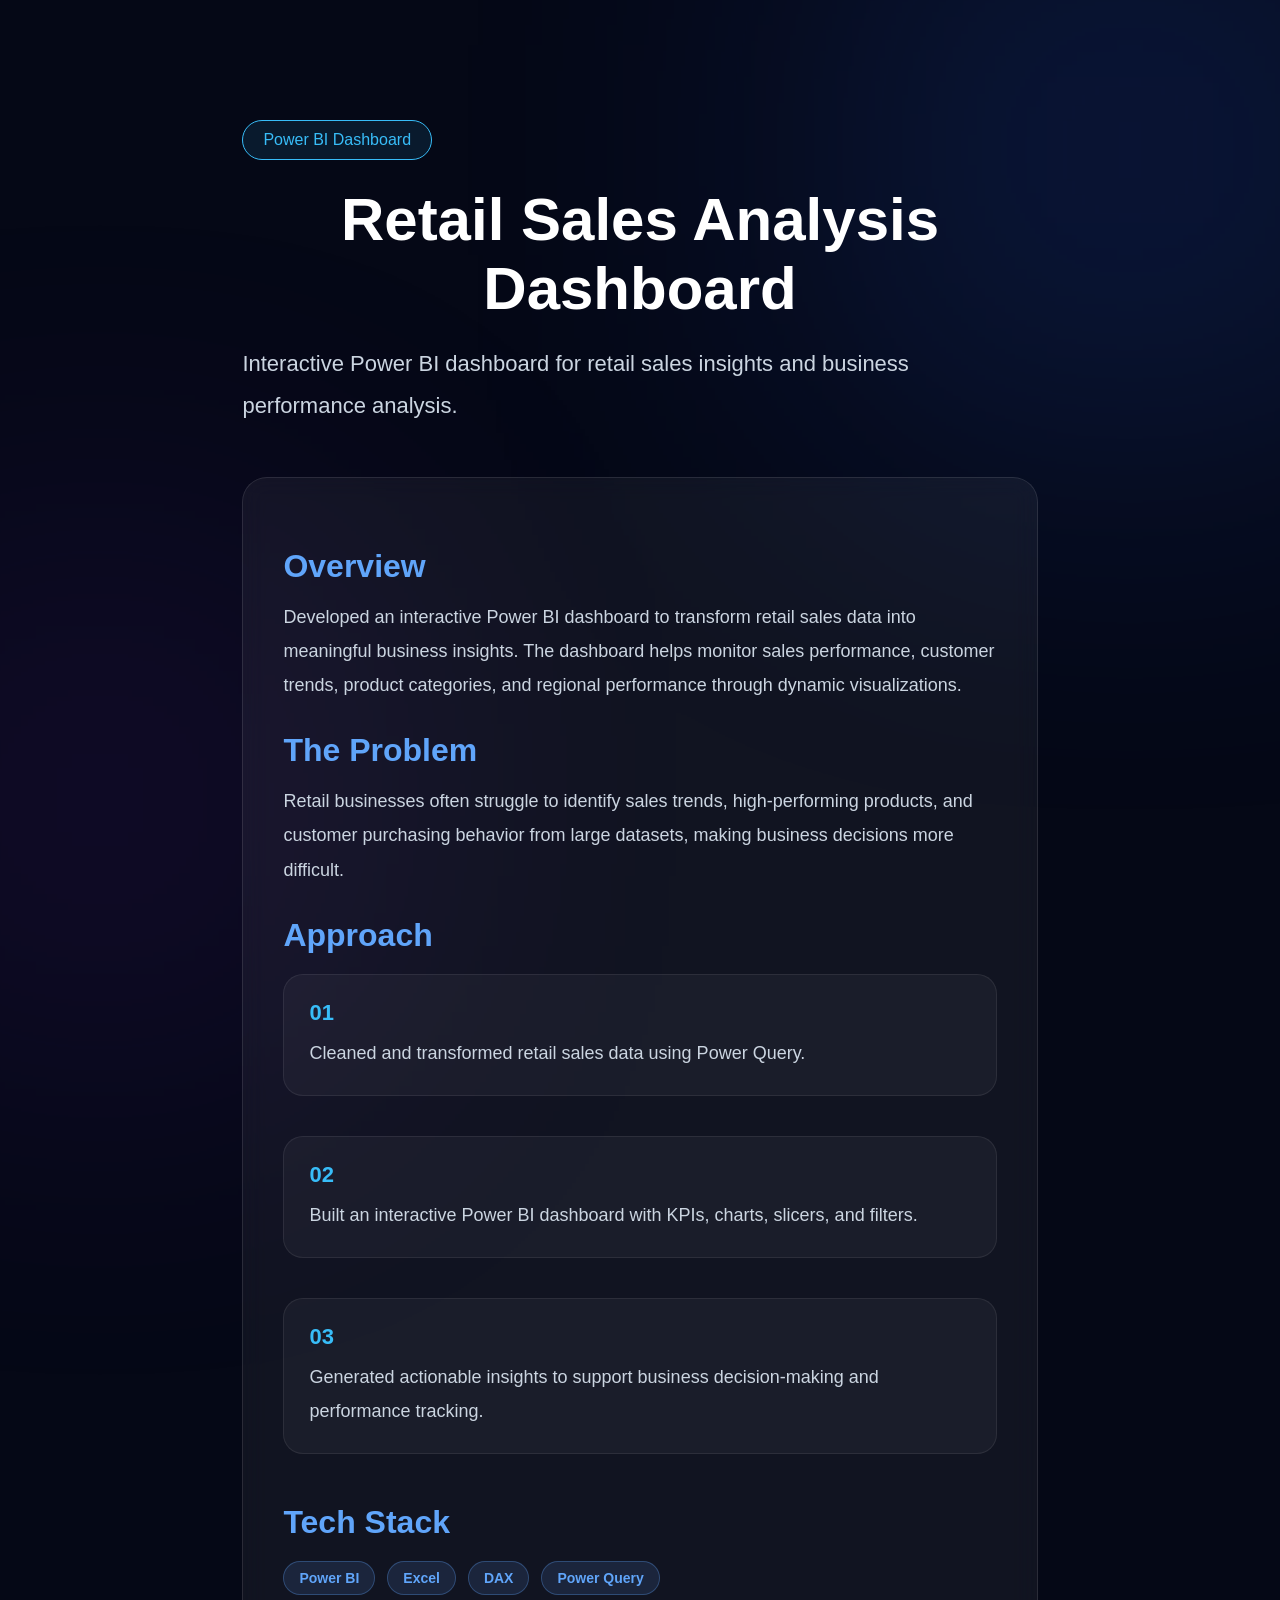
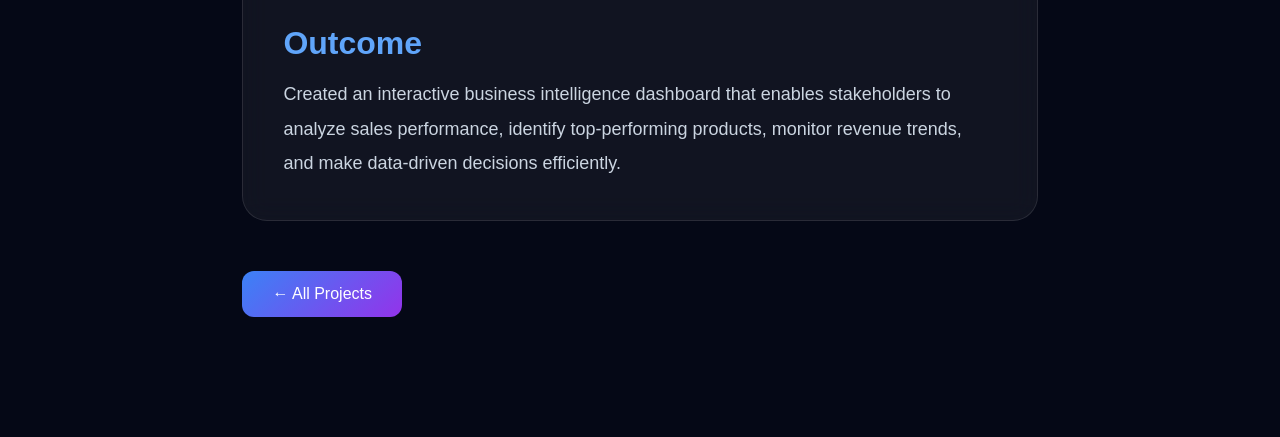
==== retail-sales-analysis.html @ df5e535a "Updated project section order in portfolio" ====
<!DOCTYPE html>
<html lang="en">
<head>
<meta charset="UTF-8">
<meta name="viewport" content="width=device-width, initial-scale=1.0">
<title>Retail Sales Analysis Dashboard</title>
<link rel="stylesheet" href="style.css">
</head>

<body>

<section class="case-study">

<div class="project-tag">
Power BI Dashboard
</div>

<h1>Retail Sales Analysis Dashboard</h1>

<p class="subtitle">
Interactive Power BI dashboard for retail sales insights and business performance analysis.
</p>

<div class="case-study-box">

<h2>Overview</h2>

<p>
Developed an interactive Power BI dashboard to transform retail sales data into meaningful business insights. The dashboard helps monitor sales performance, customer trends, product categories, and regional performance through dynamic visualizations.
</p>

<h2>The Problem</h2>

<p>
Retail businesses often struggle to identify sales trends, high-performing products, and customer purchasing behavior from large datasets, making business decisions more difficult.
</p>

<h2>Approach</h2>

<div class="steps">

<div class="step">
<h3>01</h3>
<p>Cleaned and transformed retail sales data using Power Query.</p>
</div>

<div class="step">
<h3>02</h3>
<p>Built an interactive Power BI dashboard with KPIs, charts, slicers, and filters.</p>
</div>

<div class="step">
<h3>03</h3>
<p>Generated actionable insights to support business decision-making and performance tracking.</p>
</div>

</div>

<h2>Tech Stack</h2>

<div class="tech-stack">
<span>Power BI</span>
<span>Excel</span>
<span>DAX</span>
<span>Power Query</span>
</div>

<h2>Outcome</h2>

<p>
Created an interactive business intelligence dashboard that enables stakeholders to analyze sales performance, identify top-performing products, monitor revenue trends, and make data-driven decisions efficiently.
</p>

</div>

<a href="index.html#projects" class="back-btn">
← All Projects
</a>

</section>

</body>
</html>
---- style.css ----
html{
    scroll-behavior:smooth;
    scroll-padding-top:120px;
}

*{
    margin:0;
    padding:0;
    box-sizing:border-box;
    font-family:'Inter',sans-serif;
}

body{
    background:#050816;
    color:white;
    overflow-x:hidden;
}

/* GLOW EFFECT */

body::before{
    content:'';
    position:fixed;
    width:500px;
    height:500px;
    background:#2563eb;
    filter:blur(180px);
    top:-100px;
    right:-100px;
    opacity:0.25;
    z-index:-1;
}

body::after{
    content:'';
    position:fixed;
    width:400px;
    height:400px;
    background:#9333ea;
    filter:blur(180px);
    bottom:-100px;
    left:-100px;
    opacity:0.18;
    z-index:-1;
}

/* NAVBAR */

nav{
    width:100%;
    display:flex;
    justify-content:space-between;
    align-items:center;
    padding:22px 8%;
    position:fixed;
    top:0;
    z-index:1000;
    background:rgba(5,8,22,0.7);
    backdrop-filter:blur(12px);
    border-bottom:1px solid rgba(255,255,255,0.08);
}

.logo{
    font-size:30px;
    font-weight:700;
    color:#60a5fa;
}

nav ul{
    display:flex;
    gap:35px;
    list-style:none;
}

nav ul li a{
    color:#cbd5e1;
    text-decoration:none;
    font-size:15px;
    transition:0.3s;
}

nav ul li a:hover{
    color:#60a5fa;
}
.menu-toggle{
    display:none;
    font-size:28px;
    cursor:pointer;
    color:white;
}

/* HERO SECTION */

.hero{
    min-height:100vh;
    display:flex;
    justify-content:space-between;
    align-items:center;
    padding:140px 8% 80px;
    gap:80px;
}

.hero-text{
    flex:1;
}

.hero-text h1{
    font-size:72px;
    line-height:1.1;
    font-weight:800;
    margin-bottom:20px;
}

.hero-text span{
    color:#60a5fa;
}

.typing-text{
    color:#38bdf8;
    font-size:24px;
    margin-bottom:25px;
    animation:blink 1s infinite;
}

@keyframes blink{
    50%{
        opacity:0.5;
    }
}

.hero-text p{
    color:#94a3b8;
    font-size:20px;
    line-height:1.8;
    max-width:600px;
}

/* BUTTON */

.hero-text button{
    margin-top:35px;
    padding:15px 35px;
    border:none;
    border-radius:12px;
    background:linear-gradient(135deg,#3b82f6,#9333ea);
    color:white;
    font-size:16px;
    font-weight:600;
    cursor:pointer;
    transition:0.4s;
}

.hero-text button:hover{
    transform:translateY(-5px);
    box-shadow:0 0 25px rgba(96,165,250,0.5);
}

/* HERO IMAGE */

.hero-image{
    display:flex;
    justify-content:center;
    align-items:center;
}

.profile{
    width:420px;
    height:420px;
    object-fit:cover;
    border-radius:50%;
    border:4px solid #60a5fa;
    box-shadow:0 0 40px rgba(59,130,246,0.5);
    animation:float 4s ease-in-out infinite;
    transition:0.4s;
}

.profile:hover{
    transform:scale(1.03);
}

@keyframes float{
    0%{
        transform:translateY(0px);
    }
    50%{
        transform:translateY(-20px);
    }
    100%{
        transform:translateY(0px);
    }
}

/* SECTIONS */

section{
    padding:100px 8%;
}

section h1{
    font-size:42px;
    margin-bottom:50px;
    color:white;
    text-align:center;
    font-weight:700;
}

/* ABOUT */

.about{
    text-align:center;
    background:rgba(255,255,255,0.04);
    border:1px solid rgba(255,255,255,0.08);
    backdrop-filter:blur(10px);
    border-radius:25px;
    margin:0 8%;
    padding:60px;
}

.about p{
    color:#cbd5e1;
    line-height:2;
    font-size:18px;
}

/* SKILLS */

.skill-box{
    margin-top:50px;
    display:grid;
    grid-template-columns:repeat(auto-fit,minmax(220px,1fr));
    gap:25px;
}

.card{
    background:rgba(255,255,255,0.04);
    border:1px solid rgba(255,255,255,0.08);
    padding:35px;
    border-radius:22px;
    text-align:center;
    transition:0.4s;
    color:#cbd5e1;
    font-weight:600;
    backdrop-filter:blur(12px);
}

.card:hover{
    transform:translateY(-10px);
    border-color:#60a5fa;
    color:white;
    box-shadow:0 0 25px rgba(96,165,250,0.2);
}

/* PROJECTS */

.project-container{
    margin-top:50px;
    display:grid;
    grid-template-columns:repeat(auto-fit,minmax(300px,1fr));
    gap:30px;
}

.project-card{
    background:rgba(255,255,255,0.04);
    border:1px solid rgba(255,255,255,0.08);
    backdrop-filter:blur(12px);
    padding:35px;
    border-radius:24px;
    transition:0.4s;
}

.project-card:hover{
    transform:translateY(-12px) scale(1.03);
    box-shadow:0 0 20px #38bdf8;
}

.project-card h2{
    color:#60a5fa;
    margin-bottom:18px;
}

.project-card p{
    color:#cbd5e1;
    line-height:1.8;
}
/* EXPERIENCE */
.experience-container{
    margin-top:50px;
    display:flex;
    flex-direction:column;
    gap:30px;
}
.experience-card{
    background:rgba(255,255,255,0.04);
    border:1px solid rgba(255,255,255,0.08);
    backdrop-filter:blur(12px);
    border-radius:24px;
    padding:35px;
    transition:0.4s;
}
.experience-card:hover{
    transform:translateY(-8px);
    border-color:#60a5fa;
    box-shadow:0 0 25px rgba(96,165,250,0.25);
}
.exp-header{
    display:flex;
    justify-content:space-between;
    align-items:center;
    margin-bottom:15px;
    flex-wrap:wrap;
}
.exp-header h2{
    color:#60a5fa;
    font-size:26px;
}
.exp-header span{
    color:#94a3b8;
    font-size:15px;
}
.experience-card h3{
    color:#cbd5e1;
    margin-bottom:18px;
    font-size:18px;
}
.experience-card ul{
    padding-left:20px;
}
.experience-card ul li{
    color:#cbd5e1;
    margin-bottom:12px;
    line-height:1.8;
}
/* Mobile */
@media(max-width:900px){
    .exp-header{
        flex-direction:column;
        align-items:flex-start;
        gap:8px;
    }
    .exp-header h2{
        font-size:22px;
    }
}
/* TECH STACK */
.tech-stack{
    display:flex;
    gap:12px;
    flex-wrap:wrap;
    margin-top:20px;
}
.tech-stack span{
    padding:8px 15px;
    background:rgba(96,165,250,0.12);
    border:1px solid rgba(96,165,250,0.3);
    border-radius:30px;
    color:#60a5fa;
    font-size:14px;
    font-weight:600;
}
/* CONTACT SECTION */

.contact{
    padding:120px 8%;
}

.contact h1{
    text-align:center;
    font-size:55px;
    margin-bottom:70px;
    font-weight:800;
}

.contact h1 span{
    color:#38bdf8;
}

.contact-container{
    display:flex;
    justify-content:center;
    align-items:center;
    gap:70px;
    flex-wrap:wrap;
}

/* LEFT */

.contact-left{
    display:flex;
    flex-direction:column;
    gap:30px;
}

.contact-card{
    width:320px;
    display:flex;
    align-items:center;
    gap:20px;
    padding:25px;
    text-decoration:none;
    border-radius:24px;
    background:rgba(255,255,255,0.04);
    border:1px solid rgba(255,255,255,0.08);
    backdrop-filter:blur(12px);
    transition:0.4s;
}

.contact-card:hover{
    transform:translateY(-8px);
    border-color:#38bdf8;
    box-shadow:0 0 25px rgba(56,189,248,0.25);
}

.contact-card .icon{
    width:65px;
    height:65px;
    border-radius:50%;
    display:flex;
    justify-content:center;
    align-items:center;
    font-size:28px;
    background:rgba(56,189,248,0.12);
    color:#38bdf8;
}

.contact-card h2{
    color:white;
    font-size:22px;
    margin-bottom:6px;
}

.contact-card p{
    color:#94a3b8;
    font-size:15px;
}

/* RIGHT */

.contact-right{
    width:500px;
    padding:45px;
    border-radius:28px;
    background:rgba(255,255,255,0.04);
    border:1px solid rgba(255,255,255,0.08);
    backdrop-filter:blur(12px);
}

.contact-right h2{
    font-size:36px;
    margin-bottom:20px;
    color:white;
}

.contact-right p{
    color:#cbd5e1;
    line-height:1.8;
    margin-bottom:35px;
    font-size:17px;
}

.info-box{
    margin-bottom:25px;
}

.info-box h3{
    color:#38bdf8;
    margin-bottom:8px;
    font-size:18px;
}

.info-box span{
    color:white;
    font-size:17px;
}

/* MOBILE */

@media(max-width:900px){

    .contact-container{
        flex-direction:column;
    }

    .contact-card{
        width:100%;
    }

    .contact-right{
        width:100%;
    }

    .contact h1{
        font-size:42px;
    }
}
/* EDUCATION */
.education-container{
    display:grid;
    grid-template-columns:repeat(auto-fit,minmax(350px,1fr));
    gap:30px;
    margin-top:50px;
}
.education-card,
.achievement-card{
    background:rgba(255,255,255,0.04);
    border:1px solid rgba(255,255,255,0.08);
    backdrop-filter:blur(12px);
    border-radius:24px;
    padding:35px;
    transition:0.4s;
}
.education-card:hover,
.achievement-card:hover{
    transform:translateY(-10px);
    border-color:#60a5fa;
    box-shadow:0 0 25px rgba(96,165,250,0.25);
}
.education-card h2,
.achievement-card h2{
    color:#60a5fa;
    margin-bottom:15px;
}
.education-card h3{
    color:white;
    margin-bottom:10px;
}
.education-card span{
    color:#94a3b8;
}
.cgpa-box{
    margin-top:25px;
    display:inline-block;
    padding:12px 20px;
    border-radius:12px;
    background:rgba(96,165,250,0.15);
    color:#60a5fa;
    font-weight:700;
}
.achievement-card ul{
    padding-left:20px;
}
.achievement-card li{
    color:#cbd5e1;
    margin-bottom:15px;
    line-height:1.8;
}
section{
    padding:20px 8% 100px;
    scroll-margin-top:120px;
}
#home,
#about,
#skills,
#projects,
#experience,
#certifications,
#education{
    scroll-margin-top:120px;
}
footer{
    text-align:center;
    padding:5px 200px;
}
#contact{
    scroll-margin-top:120px;
    padding-bottom:100px;
}
/* CASE STUDY PAGE */

.case-study{
    max-width:1000px;
    margin:auto;
    padding:120px 8%;
}

.project-tag{
    display:inline-block;
    padding:10px 20px;
    border-radius:30px;
    background:rgba(56,189,248,0.1);
    border:1px solid #38bdf8;
    color:#38bdf8;
    margin-bottom:25px;
}

.case-study h1{
    font-size:60px;
    margin-bottom:20px;
}

.subtitle{
    color:#94a3b8;
    font-size:22px;
    margin-bottom:50px;
}

.case-study h2{
    color:#60a5fa;
    margin-top:40px;
    margin-bottom:15px;
}

.case-study p{
    color:#cbd5e1;
    line-height:1.9;
}

.steps{
    display:grid;
    gap:20px;
    margin-top:25px;
}

.step{
    background:rgba(255,255,255,0.04);
    border:1px solid rgba(255,255,255,0.08);
    padding:25px;
    border-radius:20px;
}

.step h3{
    color:#38bdf8;
    margin-bottom:10px;
}

.back-btn{
    display:inline-block;
    margin-top:50px;
    padding:14px 30px;
    border-radius:12px;
    text-decoration:none;
    color:white;
    background:linear-gradient(135deg,#3b82f6,#9333ea);
}

.back-btn:hover{
    transform:translateY(-3px);
}


/* PROJECT TITLE LINK */

.project-card h2 a{
    color:#60a5fa;
    text-decoration:none;
    transition:0.3s;
}

.project-card h2 a:hover{
    color:#38bdf8;
}

.project-card h2 a:visited{
    color:#60a5fa;
}

.project-card h2 a:active{
    color:#38bdf8;
}
.section-subtitle{
    text-align:center;
    color:#94a3b8;
    font-size:20px;
    margin-top:-25px;
    margin-bottom:50px;
    letter-spacing:1px;
    font-weight:400;
}
.case-study-box{
    margin-top:50px;
    background:rgba(255,255,255,0.05);
    border:1px solid rgba(255,255,255,0.1);
    border-radius:25px;
    padding:40px;
    backdrop-filter:blur(12px);
}

.case-study-box h2{
    color:#60a5fa;
    margin-top:30px;
    margin-bottom:15px;
    font-size:32px;
}

.case-study-box p{
    color:#cbd5e1;
    line-height:1.9;
    font-size:18px;
}

.case-study-box .steps{
    margin-top:20px;
}

.case-study-box .step{
    margin-bottom:20px;
}

.case-study-box .step h3{
    color:#38bdf8;
    font-size:22px;
    margin-bottom:10px;
}

/* MOBILE CERTIFICATIONS */

@media screen and (max-width:768px){

    .cert-container{
        grid-template-columns:1fr;
        gap:20px;
        margin-top:30px;
    }

    .cert-card{
        padding:25px 20px;
    }

    .cert-card h2{
        font-size:18px;
        line-height:1.5;
    }

    .cert-card p{
        font-size:14px;
        line-height:1.7;
    }

}
/* =========================
   MOBILE RESPONSIVE FIX
========================= */

@media screen and (max-width:768px){

    nav{
        flex-direction:row;
        justify-content:space-between;
        align-items:center;
        padding:15px 20px;
    }

    .menu-toggle{
        display:block;
    }

   nav ul{
    display:none;
    position:absolute;
    top:75px;
    left:0;
    width:100%;
    background:#050816;
    flex-direction:column;
    text-align:center;
    gap:20px;
    padding:20px 0;
    z-index:999;
}

    nav ul.active{
        display:flex;
    }

    nav ul li a{
        font-size:16px;
    }
    .hero{
        flex-direction:column-reverse;
        text-align:center;
        padding:120px 20px 60px;
        gap:40px;
    }

    .hero-text h1{
        font-size:42px;
    }

    .typing-text{
        font-size:18px;
    }

    .hero-text p{
        font-size:16px;
        max-width:100%;
    }

    .profile{
        width:250px;
        height:250px;
    }

    section{
        padding:70px 20px;
    }

    section h1{
        font-size:34px;
    }

    .about{
        margin:0;
        padding:30px 20px;
    }

    .about p{
        font-size:16px;
    }

    .skill-box{
        grid-template-columns:1fr;
    }

    .project-container{
        grid-template-columns:1fr;
    }

    .project-card{
        padding:25px;
    }

    .experience-card{
        padding:25px;
    }

    .education-container{
        grid-template-columns:1fr;
    }

    .contact-container{
        flex-direction:column;
        gap:30px;
    }

    .contact-left{
        width:100%;
    }

    .contact-right{
        width:100%;
        padding:25px;
    }

    .contact-card{
        width:100%;
    }

    .contact h1{
        font-size:38px;
    }

    .case-study{
        padding:120px 20px 50px;
    }

    .case-study h1{
        font-size:38px;
        line-height:1.2;
    }

    .subtitle{
        font-size:18px;
    }

    .case-study-box{
        padding:25px;
    }

    .case-study-box h2{
        font-size:26px;
    }

    .step{
        padding:20px;
    }

    .tech-stack{
        gap:8px;
    }

    .tech-stack span{
        font-size:12px;
        padding:6px 12px;
    }

    .section-subtitle{
        font-size:16px;
        margin-top:-15px;
    }

    footer{
        text-align:center;
        padding:20px;
    }
}
.visitor-counter{
    text-align:center;
    margin:30px 0;
    font-size:18px;
    color:#60a5fa;
    font-weight:700;
}
/* CERTIFICATIONS */

.cert-container{
    display:grid;
    grid-template-columns:repeat(auto-fit,minmax(280px,1fr));
    gap:25px;
    margin-top:50px;
}

.cert-card{
    background:rgba(255,255,255,0.04);
    border:1px solid rgba(255,255,255,0.08);
    backdrop-filter:blur(12px);
    border-radius:24px;
    padding:30px;
    text-align:center;
    transition:0.4s;
}

.cert-card:hover{
    transform:translateY(-10px);
    border-color:#60a5fa;
    box-shadow:0 0 25px rgba(96,165,250,0.25);
}

.cert-card h2{
    color:#60a5fa;
    font-size:22px;
    margin-bottom:15px;
}

.cert-card p{
    color:#cbd5e1;
    line-height:1.8;
    font-size:15px;
}
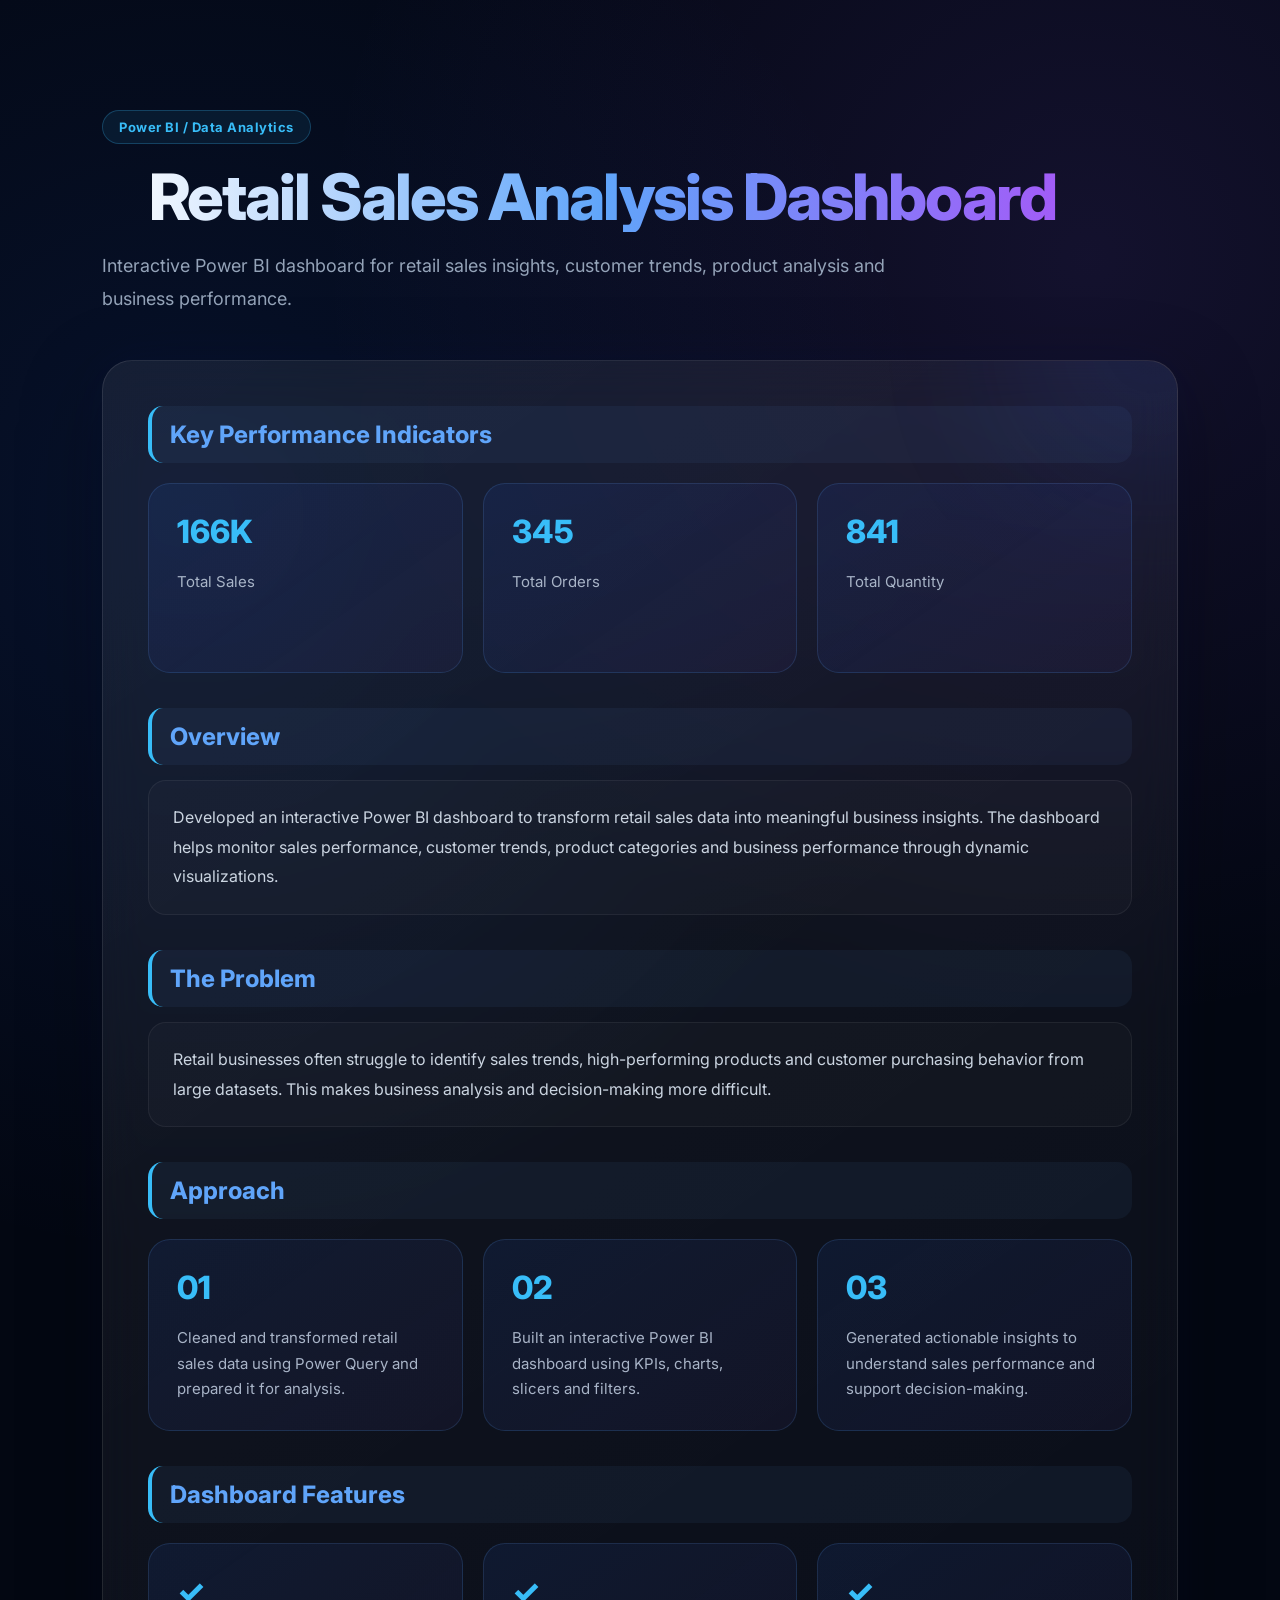
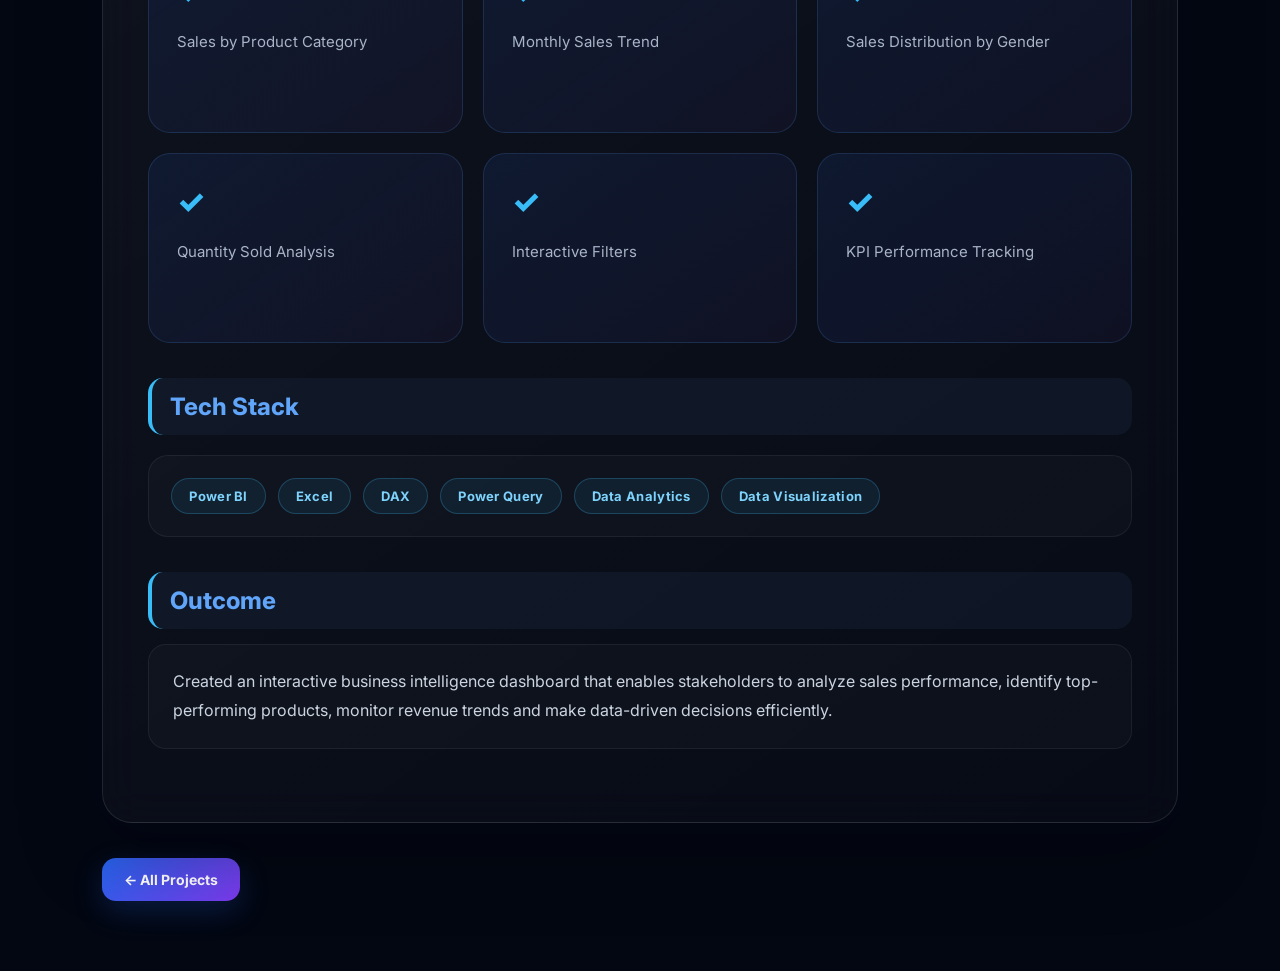
==== commit 39bdbf07: "Update Retail Sales Analysis project page layout and styling" ====
--- a/retail-sales-analysis.html
+++ b/retail-sales-analysis.html
@@ -1,81 +1,183 @@
 <!DOCTYPE html>
 <html lang="en">
+
 <head>
-<meta charset="UTF-8">
-<meta name="viewport" content="width=device-width, initial-scale=1.0">
-<title>Retail Sales Analysis Dashboard</title>
-<link rel="stylesheet" href="style.css">
+    <meta charset="UTF-8">
+    <meta name="viewport" content="width=device-width, initial-scale=1.0">
+
+    <title>Retail Sales Analysis Dashboard</title>
+
+    <link rel="stylesheet" href="style.css">
 </head>
 
 <body>
 
 <section class="case-study">
 
-<div class="project-tag">
-Power BI Dashboard
-</div>
+    <!-- Project Tag -->
+    <div class="project-tag">
+        Power BI / Data Analytics
+    </div>
 
+    <!-- Project Title -->
 <h1>Retail Sales Analysis Dashboard</h1>
 
-<p class="subtitle">
-Interactive Power BI dashboard for retail sales insights and business performance analysis.
-</p>
+    <p class="subtitle">
+        Interactive Power BI dashboard for retail sales insights,
+        customer trends, product analysis and business performance.
+    </p>
 
-<div class="case-study-box">
 
-<h2>Overview</h2>
+    <div class="case-study-box">
 
-<p>
-Developed an interactive Power BI dashboard to transform retail sales data into meaningful business insights. The dashboard helps monitor sales performance, customer trends, product categories, and regional performance through dynamic visualizations.
-</p>
+        <!-- KPI SECTION -->
+        <h2>Key Performance Indicators</h2>
 
-<h2>The Problem</h2>
+        <div class="steps">
 
-<p>
-Retail businesses often struggle to identify sales trends, high-performing products, and customer purchasing behavior from large datasets, making business decisions more difficult.
-</p>
+            <div class="step">
+                <h3>166K</h3>
+                <p>Total Sales</p>
+            </div>
 
-<h2>Approach</h2>
+            <div class="step">
+                <h3>345</h3>
+                <p>Total Orders</p>
+            </div>
 
-<div class="steps">
+            <div class="step">
+                <h3>841</h3>
+                <p>Total Quantity</p>
+            </div>
 
-<div class="step">
-<h3>01</h3>
-<p>Cleaned and transformed retail sales data using Power Query.</p>
-</div>
+        </div>
 
-<div class="step">
-<h3>02</h3>
-<p>Built an interactive Power BI dashboard with KPIs, charts, slicers, and filters.</p>
-</div>
 
-<div class="step">
-<h3>03</h3>
-<p>Generated actionable insights to support business decision-making and performance tracking.</p>
-</div>
+        <!-- OVERVIEW -->
+        <h2>Overview</h2>
 
-</div>
+        <p>
+            Developed an interactive Power BI dashboard to transform
+            retail sales data into meaningful business insights.
+            The dashboard helps monitor sales performance, customer
+            trends, product categories and business performance
+            through dynamic visualizations.
+        </p>
 
-<h2>Tech Stack</h2>
 
-<div class="tech-stack">
-<span>Power BI</span>
-<span>Excel</span>
-<span>DAX</span>
-<span>Power Query</span>
-</div>
+        <!-- PROBLEM -->
+        <h2>The Problem</h2>
 
-<h2>Outcome</h2>
+        <p>
+            Retail businesses often struggle to identify sales trends,
+            high-performing products and customer purchasing behavior
+            from large datasets. This makes business analysis and
+            decision-making more difficult.
+        </p>
 
-<p>
-Created an interactive business intelligence dashboard that enables stakeholders to analyze sales performance, identify top-performing products, monitor revenue trends, and make data-driven decisions efficiently.
-</p>
 
-</div>
+        <!-- APPROACH -->
+        <h2>Approach</h2>
 
-<a href="index.html#projects" class="back-btn">
-← All Projects
-</a>
+        <div class="steps">
+
+            <div class="step">
+                <h3>01</h3>
+                <p>
+                    Cleaned and transformed retail sales data
+                    using Power Query and prepared it for analysis.
+                </p>
+            </div>
+
+            <div class="step">
+                <h3>02</h3>
+                <p>
+                    Built an interactive Power BI dashboard using
+                    KPIs, charts, slicers and filters.
+                </p>
+            </div>
+
+            <div class="step">
+                <h3>03</h3>
+                <p>
+                    Generated actionable insights to understand
+                    sales performance and support decision-making.
+                </p>
+            </div>
+
+        </div>
+
+
+        <!-- DASHBOARD FEATURES -->
+        <h2>Dashboard Features</h2>
+
+        <div class="steps">
+
+            <div class="step">
+                <h3>✓</h3>
+                <p>Sales by Product Category</p>
+            </div>
+
+            <div class="step">
+                <h3>✓</h3>
+                <p>Monthly Sales Trend</p>
+            </div>
+
+            <div class="step">
+                <h3>✓</h3>
+                <p>Sales Distribution by Gender</p>
+            </div>
+
+            <div class="step">
+                <h3>✓</h3>
+                <p>Quantity Sold Analysis</p>
+            </div>
+
+            <div class="step">
+                <h3>✓</h3>
+                <p>Interactive Filters</p>
+            </div>
+
+            <div class="step">
+                <h3>✓</h3>
+                <p>KPI Performance Tracking</p>
+            </div>
+
+        </div>
+
+
+        <!-- TECH STACK -->
+        <h2>Tech Stack</h2>
+
+        <div class="tech-stack">
+
+            <span>Power BI</span>
+            <span>Excel</span>
+            <span>DAX</span>
+            <span>Power Query</span>
+            <span>Data Analytics</span>
+            <span>Data Visualization</span>
+
+        </div>
+
+
+        <!-- OUTCOME -->
+        <h2>Outcome</h2>
+
+        <p>
+            Created an interactive business intelligence dashboard
+            that enables stakeholders to analyze sales performance,
+            identify top-performing products, monitor revenue trends
+            and make data-driven decisions efficiently.
+        </p>
+
+    </div>
+
+
+    <!-- BACK BUTTON -->
+    <a href="index.html#projects" class="back-btn">
+        ← All Projects
+    </a>
 
 </section>
 
--- a/style.css
+++ b/style.css
@@ -1,937 +1,4569 @@
-html{
-    scroll-behavior:smooth;
-    scroll-padding-top:120px;
-}
-
-*{
-    margin:0;
-    padding:0;
-    box-sizing:border-box;
-    font-family:'Inter',sans-serif;
-}
-
-body{
-    background:#050816;
-    color:white;
-    overflow-x:hidden;
-}
-
-/* GLOW EFFECT */
-
-body::before{
-    content:'';
-    position:fixed;
+/* =========================================================
+   TRIFFANA PORTFOLIO
+   PREMIUM AI DEVELOPER UI
+========================================================= */
+
+@import url('https://fonts.googleapis.com/css2?family=Inter:wght@300;400;500;600;700;800&display=swap');
+
+/* =========================================================
+   GLOBAL RESET
+========================================================= */
+
+* {
+    margin: 0;
+    padding: 0;
+    box-sizing: border-box;
+    font-family: 'Inter', sans-serif;
+}
+
+html {
+    scroll-behavior: smooth;
+    scroll-padding-top: 90px;
+}
+
+body {
+    min-height: 100vh;
+    background:
+        radial-gradient(
+            circle at 15% 20%,
+            rgba(37,99,235,0.13),
+            transparent 30%
+        ),
+        radial-gradient(
+            circle at 85% 10%,
+            rgba(147,51,234,0.13),
+            transparent 30%
+        ),
+        #030712;
+
+    color: #f8fafc;
+    overflow-x: hidden;
+}
+
+/* =========================================================
+   BACKGROUND GLOW
+========================================================= */
+
+body::before {
+    content: "";
+    position: fixed;
+
+    width: 500px;
+    height: 500px;
+
+    top: -180px;
+    right: -150px;
+
+    background: #2563eb;
+    filter: blur(180px);
+
+    opacity: 0.14;
+
+    pointer-events: none;
+    z-index: -1;
+}
+
+body::after {
+    content: "";
+
+    position: fixed;
+
+    width: 450px;
+    height: 450px;
+
+    bottom: -180px;
+    left: -150px;
+
+    background: #9333ea;
+    filter: blur(180px);
+
+    opacity: 0.10;
+
+    pointer-events: none;
+    z-index: -1;
+}
+
+/* =========================================================
+   NAVBAR
+========================================================= */
+
+nav {
+    width: 100%;
+    height: 78px;
+
+    position: fixed;
+    top: 0;
+    left: 0;
+
+    z-index: 9000;
+
+    display: flex;
+    align-items: center;
+    justify-content: space-between;
+
+    padding: 0 7%;
+
+    background: rgba(3,7,18,0.72);
+
+    backdrop-filter: blur(20px);
+    -webkit-backdrop-filter: blur(20px);
+
+    border-bottom: 1px solid rgba(255,255,255,0.07);
+}
+
+/* LOGO */
+
+.logo {
+    font-size: 28px;
+    font-weight: 800;
+
+    letter-spacing: -1px;
+
+    background:
+        linear-gradient(
+            135deg,
+            #60a5fa,
+            #38bdf8,
+            #a855f7
+        );
+
+    -webkit-background-clip: text;
+    -webkit-text-fill-color: transparent;
+}
+
+/* NAV LINKS */
+
+nav ul {
+    display: flex;
+    align-items: center;
+
+    gap: 30px;
+
+    list-style: none;
+}
+
+nav ul li a {
+    position: relative;
+
+    color: #94a3b8;
+
+    text-decoration: none;
+
+    font-size: 14px;
+    font-weight: 500;
+
+    transition: 0.3s ease;
+}
+
+nav ul li a:hover {
+    color: white;
+}
+
+/* NAV UNDERLINE */
+
+nav ul li a::after {
+    content: "";
+
+    position: absolute;
+
+    left: 0;
+    bottom: -8px;
+
+    width: 0;
+    height: 2px;
+
+    border-radius: 10px;
+
+    background:
+        linear-gradient(
+            90deg,
+            #38bdf8,
+            #8b5cf6
+        );
+
+    transition: 0.3s ease;
+}
+
+nav ul li a:hover::after {
+    width: 100%;
+}
+
+/* MOBILE MENU BUTTON */
+
+.menu-toggle {
+    display: none;
+
+    font-size: 28px;
+
+    cursor: pointer;
+
+    color: white;
+
+    user-select: none;
+}
+
+/* =========================================================
+   PART 2 — HERO + ABOUT + SKILLS
+========================================================= */
+
+
+/* =========================
+   HERO SECTION
+========================= */
+
+.hero{
+    min-height:100vh;
+    display:flex;
+    align-items:center;
+    justify-content:space-between;
+    gap:70px;
+    padding:150px 8% 90px;
+    position:relative;
+    overflow:hidden;
+}
+
+/* Decorative glow */
+
+.hero::before{
+    content:"";
+    position:absolute;
     width:500px;
     height:500px;
     background:#2563eb;
     filter:blur(180px);
-    top:-100px;
-    right:-100px;
-    opacity:0.25;
+    opacity:0.15;
+    top:100px;
+    left:30%;
     z-index:-1;
-}
-
-body::after{
-    content:'';
-    position:fixed;
-    width:400px;
-    height:400px;
-    background:#9333ea;
-    filter:blur(180px);
-    bottom:-100px;
-    left:-100px;
-    opacity:0.18;
-    z-index:-1;
-}
-
-/* NAVBAR */
-
-nav{
-    width:100%;
-    display:flex;
-    justify-content:space-between;
-    align-items:center;
-    padding:22px 8%;
-    position:fixed;
-    top:0;
-    z-index:1000;
-    background:rgba(5,8,22,0.7);
-    backdrop-filter:blur(12px);
-    border-bottom:1px solid rgba(255,255,255,0.08);
-}
-
-.logo{
-    font-size:30px;
-    font-weight:700;
-    color:#60a5fa;
-}
-
-nav ul{
-    display:flex;
-    gap:35px;
-    list-style:none;
-}
-
-nav ul li a{
-    color:#cbd5e1;
-    text-decoration:none;
-    font-size:15px;
-    transition:0.3s;
-}
-
-nav ul li a:hover{
-    color:#60a5fa;
-}
-.menu-toggle{
-    display:none;
-    font-size:28px;
-    cursor:pointer;
-    color:white;
-}
-
-/* HERO SECTION */
-
-.hero{
-    min-height:100vh;
-    display:flex;
-    justify-content:space-between;
-    align-items:center;
-    padding:140px 8% 80px;
-    gap:80px;
 }
 
 .hero-text{
     flex:1;
-}
+    max-width:720px;
+    animation:heroTextReveal 1s ease forwards;
+}
+
+@keyframes heroTextReveal{
+    from{
+        opacity:0;
+        transform:translateX(-40px);
+    }
+    to{
+        opacity:1;
+        transform:translateX(0);
+    }
+}
+
+
+/* HERO TITLE */
 
 .hero-text h1{
-    font-size:72px;
-    line-height:1.1;
+    font-size:clamp(52px,6vw,82px);
+    line-height:1.05;
     font-weight:800;
-    margin-bottom:20px;
-}
-
-.hero-text span{
-    color:#60a5fa;
-}
+    letter-spacing:-3px;
+    margin-bottom:28px;
+}
+
+.hero-text h1 span{
+    display:inline-block;
+    background:linear-gradient(
+        90deg,
+        #38bdf8,
+        #60a5fa,
+        #8b5cf6
+    );
+    -webkit-background-clip:text;
+    -webkit-text-fill-color:transparent;
+    background-clip:text;
+}
+
+
+/* TYPING / ROLE TEXT */
 
 .typing-text{
     color:#38bdf8;
-    font-size:24px;
-    margin-bottom:25px;
-    animation:blink 1s infinite;
-}
-
-@keyframes blink{
-    50%{
-        opacity:0.5;
-    }
-}
+    font-size:clamp(20px,2vw,28px);
+    font-weight:700;
+    margin-bottom:28px;
+    letter-spacing:-0.5px;
+    position:relative;
+}
+
+
+/* HERO DESCRIPTION */
 
 .hero-text p{
+    max-width:680px;
     color:#94a3b8;
-    font-size:20px;
-    line-height:1.8;
-    max-width:600px;
-}
-
-/* BUTTON */
-
-.hero-text button{
+    font-size:19px;
+    line-height:1.9;
+    margin-bottom:10px;
+}
+
+
+/* =========================
+   HERO BUTTONS
+========================= */
+
+.hero-buttons{
+    display:flex;
+    gap:18px;
+    flex-wrap:wrap;
     margin-top:35px;
-    padding:15px 35px;
+}
+
+.hero-buttons a{
+    text-decoration:none;
+}
+
+.hero-buttons button{
+    padding:15px 30px;
     border:none;
-    border-radius:12px;
-    background:linear-gradient(135deg,#3b82f6,#9333ea);
+    border-radius:14px;
     color:white;
     font-size:16px;
-    font-weight:600;
+    font-weight:700;
     cursor:pointer;
-    transition:0.4s;
-}
-
-.hero-text button:hover{
+    background:linear-gradient(
+        135deg,
+        #2563eb,
+        #7c3aed
+    );
+    box-shadow:0 10px 30px rgba(37,99,235,0.25);
+    transition:all 0.35s ease;
+}
+
+.hero-buttons button:hover{
     transform:translateY(-5px);
-    box-shadow:0 0 25px rgba(96,165,250,0.5);
-}
-
-/* HERO IMAGE */
+    box-shadow:
+        0 15px 35px rgba(59,130,246,0.35);
+}
+
+
+/* OUTLINE BUTTON */
+
+.hero-buttons .outline-btn{
+    background:rgba(255,255,255,0.03);
+    border:1px solid rgba(96,165,250,0.5);
+    color:#cbd5e1;
+    box-shadow:none;
+}
+
+.hero-buttons .outline-btn:hover{
+    background:rgba(96,165,250,0.1);
+    border-color:#60a5fa;
+    color:white;
+}
+
+
+/* =========================
+   HERO IMAGE
+========================= */
 
 .hero-image{
+    flex:0 0 430px;
     display:flex;
     justify-content:center;
     align-items:center;
-}
+    position:relative;
+}
+
+
+/* IMAGE GLOW */
+
+.hero-image::before{
+    content:"";
+    position:absolute;
+    width:430px;
+    height:430px;
+    border-radius:50%;
+    background:linear-gradient(
+        135deg,
+        #2563eb,
+        #9333ea
+    );
+    filter:blur(70px);
+    opacity:0.28;
+    z-index:-1;
+}
+
+
+/* PROFILE */
 
 .profile{
-    width:420px;
-    height:420px;
+    width:430px;
+    height:430px;
     object-fit:cover;
     border-radius:50%;
+
     border:4px solid #60a5fa;
-    box-shadow:0 0 40px rgba(59,130,246,0.5);
-    animation:float 4s ease-in-out infinite;
+
+    box-shadow:
+        0 0 0 10px rgba(96,165,250,0.05),
+        0 0 50px rgba(59,130,246,0.45);
+
+    animation:profileFloat 5s ease-in-out infinite;
+
+    transition:
+        transform 0.4s ease,
+        box-shadow 0.4s ease;
+}
+
+.profile:hover{
+    transform:scale(1.04);
+    box-shadow:
+        0 0 0 12px rgba(96,165,250,0.08),
+        0 0 70px rgba(59,130,246,0.65);
+}
+
+@keyframes profileFloat{
+    0%,100%{
+        transform:translateY(0);
+    }
+
+    50%{
+        transform:translateY(-14px);
+    }
+}
+
+
+/* =========================
+   SECTION COMMON STYLE
+========================= */
+
+section{
+    padding:110px 8%;
+    position:relative;
+}
+
+section h1{
+    text-align:center;
+    font-size:clamp(34px,4vw,48px);
+    font-weight:800;
+    letter-spacing:-1px;
+    margin-bottom:18px;
+
+    background:linear-gradient(
+        90deg,
+        #ffffff,
+        #cbd5e1
+    );
+
+    -webkit-background-clip:text;
+    -webkit-text-fill-color:transparent;
+    background-clip:text;
+}
+
+
+/* SECTION SUBTITLE */
+
+.section-subtitle{
+    text-align:center;
+    color:#64748b;
+    font-size:17px;
+    margin-bottom:55px;
+    letter-spacing:0.5px;
+}
+
+
+/* =========================
+   ABOUT SECTION
+========================= */
+
+.about{
+    max-width:1100px;
+    margin:0 auto;
+    text-align:center;
+
+    padding:65px 70px;
+
+    background:
+        linear-gradient(
+            145deg,
+            rgba(255,255,255,0.06),
+            rgba(255,255,255,0.02)
+        );
+
+    border:1px solid rgba(255,255,255,0.09);
+
+    border-radius:30px;
+
+    backdrop-filter:blur(20px);
+
+    box-shadow:
+        0 20px 70px rgba(0,0,0,0.2);
+
+    transition:all 0.4s ease;
+}
+
+.about:hover{
+    transform:translateY(-5px);
+
+    border-color:
+        rgba(96,165,250,0.35);
+
+    box-shadow:
+        0 25px 80px rgba(37,99,235,0.12);
+}
+
+.about p:last-child{
+    color:#a8b4c7;
+    font-size:18px;
+    line-height:2;
+    max-width:850px;
+    margin:0 auto;
+}
+
+
+/* =========================
+   SKILLS
+========================= */
+
+.skill-box{
+    max-width:1100px;
+    margin:0 auto;
+
+    display:grid;
+    grid-template-columns:
+        repeat(auto-fit,minmax(210px,1fr));
+
+    gap:22px;
+}
+
+
+/* SKILL CARD */
+
+.card{
+    position:relative;
+
+    padding:30px 25px;
+
+    border-radius:22px;
+
+    text-align:center;
+
+    color:#cbd5e1;
+
+    font-size:17px;
+    font-weight:700;
+
+    background:
+        linear-gradient(
+            145deg,
+            rgba(255,255,255,0.055),
+            rgba(255,255,255,0.015)
+        );
+
+    border:1px solid rgba(255,255,255,0.08);
+
+    backdrop-filter:blur(15px);
+
+    overflow:hidden;
+
+    transition:
+        transform 0.35s ease,
+        border-color 0.35s ease,
+        box-shadow 0.35s ease;
+}
+
+
+/* CARD LIGHT EFFECT */
+
+.card::before{
+    content:"";
+    position:absolute;
+
+    width:100px;
+    height:100px;
+
+    top:-50px;
+    right:-50px;
+
+    background:#3b82f6;
+
+    border-radius:50%;
+
+    filter:blur(40px);
+
+    opacity:0;
+
     transition:0.4s;
 }
 
-.profile:hover{
-    transform:scale(1.03);
-}
-
-@keyframes float{
-    0%{
-        transform:translateY(0px);
-    }
-    50%{
-        transform:translateY(-20px);
-    }
-    100%{
-        transform:translateY(0px);
-    }
-}
-
-/* SECTIONS */
-
-section{
-    padding:100px 8%;
-}
-
-section h1{
-    font-size:42px;
-    margin-bottom:50px;
+
+/* CARD HOVER */
+
+.card:hover{
+    transform:translateY(-9px);
+
     color:white;
-    text-align:center;
+
+    border-color:
+        rgba(96,165,250,0.5);
+
+    box-shadow:
+        0 15px 40px rgba(37,99,235,0.18);
+}
+
+.card:hover::before{
+    opacity:0.5;
+}
+
+
+/* =========================
+   MOBILE HERO
+========================= */
+
+@media(max-width:900px){
+
+    .hero{
+        flex-direction:column-reverse;
+        text-align:center;
+        padding:140px 25px 70px;
+        gap:45px;
+    }
+
+    .hero-text{
+        max-width:100%;
+    }
+
+    .hero-text h1{
+        font-size:52px;
+        letter-spacing:-2px;
+    }
+
+    .typing-text{
+        font-size:20px;
+    }
+
+    .hero-text p{
+        font-size:16px;
+        line-height:1.8;
+    }
+
+    .hero-buttons{
+        justify-content:center;
+    }
+
+    .hero-image{
+        flex:unset;
+    }
+
+    .profile{
+        width:300px;
+        height:300px;
+    }
+
+    .hero-image::before{
+        width:300px;
+        height:300px;
+    }
+
+    .about{
+        padding:45px 25px;
+    }
+
+    .about p:last-child{
+        font-size:16px;
+    }
+
+    .skill-box{
+        grid-template-columns:
+            repeat(2,1fr);
+        gap:15px;
+    }
+
+    .card{
+        padding:25px 15px;
+        font-size:15px;
+    }
+}
+
+
+/* =========================
+   SMALL MOBILE
+========================= */
+
+@media(max-width:500px){
+
+    .hero{
+        padding-top:125px;
+    }
+
+    .hero-text h1{
+        font-size:42px;
+    }
+
+    .typing-text{
+        font-size:17px;
+    }
+
+    .hero-buttons{
+        flex-direction:column;
+        align-items:center;
+    }
+
+    .hero-buttons button{
+        width:230px;
+    }
+
+    .profile{
+        width:240px;
+        height:240px;
+    }
+
+    .hero-image::before{
+        width:240px;
+        height:240px;
+    }
+
+    section{
+        padding:80px 20px;
+    }
+
+    .skill-box{
+        grid-template-columns:1fr;
+    }
+}
+
+/* =========================================================
+   PART 3 — PROJECTS + INTERNSHIPS + CERTIFICATIONS
+========================================================= */
+
+
+/* =========================
+   PROJECTS SECTION
+========================= */
+
+.project-container{
+    max-width:1200px;
+    margin:0 auto;
+
+    display:grid;
+
+    grid-template-columns:
+        repeat(auto-fit,minmax(330px,1fr));
+
+    gap:28px;
+}
+
+
+/* =========================
+   PROJECT CARD
+========================= */
+
+.project-card{
+    position:relative;
+
+    padding:34px;
+
+    min-height:300px;
+
+    border-radius:26px;
+
+    background:
+        linear-gradient(
+            145deg,
+            rgba(255,255,255,0.065),
+            rgba(255,255,255,0.018)
+        );
+
+    border:1px solid rgba(255,255,255,0.09);
+
+    backdrop-filter:blur(18px);
+
+    overflow:hidden;
+
+    transition:
+        transform 0.45s ease,
+        border-color 0.45s ease,
+        box-shadow 0.45s ease;
+}
+
+
+/* TOP GLOW */
+
+.project-card::before{
+    content:"";
+
+    position:absolute;
+
+    width:180px;
+    height:180px;
+
+    top:-100px;
+    right:-80px;
+
+    border-radius:50%;
+
+    background:#3b82f6;
+
+    filter:blur(70px);
+
+    opacity:0.08;
+
+    transition:0.5s;
+}
+
+
+/* BOTTOM LINE */
+
+.project-card::after{
+    content:"";
+
+    position:absolute;
+
+    left:0;
+    bottom:0;
+
+    width:0%;
+    height:3px;
+
+    background:
+        linear-gradient(
+            90deg,
+            #38bdf8,
+            #8b5cf6
+        );
+
+    transition:0.5s;
+}
+
+
+/* HOVER */
+
+.project-card:hover{
+    transform:translateY(-12px);
+
+    border-color:
+        rgba(96,165,250,0.45);
+
+    box-shadow:
+        0 25px 60px rgba(15,23,42,0.55),
+        0 0 35px rgba(59,130,246,0.12);
+}
+
+.project-card:hover::before{
+    opacity:0.3;
+}
+
+.project-card:hover::after{
+    width:100%;
+}
+
+
+/* =========================
+   PROJECT TITLE
+========================= */
+
+.project-card h2{
+    margin-bottom:18px;
+
+    font-size:24px;
+    line-height:1.35;
+}
+
+.project-card h2 a{
+    text-decoration:none;
+
+    color:#60a5fa;
+
+    transition:
+        color 0.3s ease;
+}
+
+.project-card h2 a:hover{
+    color:#38bdf8;
+}
+
+
+/* PROJECT DESCRIPTION */
+
+.project-card p{
+    color:#9aa9bd;
+
+    font-size:16px;
+
+    line-height:1.8;
+
+    margin-bottom:22px;
+}
+
+
+/* =========================
+   TECH STACK
+========================= */
+
+.tech-stack{
+    display:flex;
+
+    flex-wrap:wrap;
+
+    gap:9px;
+
+    margin-top:auto;
+}
+
+.tech-stack span{
+    display:inline-flex;
+
+    align-items:center;
+
+    padding:7px 13px;
+
+    border-radius:30px;
+
+    background:
+        rgba(96,165,250,0.08);
+
+    border:
+        1px solid rgba(96,165,250,0.22);
+
+    color:#7dd3fc;
+
+    font-size:12px;
+
     font-weight:700;
-}
-
-/* ABOUT */
-
-.about{
-    text-align:center;
-    background:rgba(255,255,255,0.04);
-    border:1px solid rgba(255,255,255,0.08);
-    backdrop-filter:blur(10px);
-    border-radius:25px;
-    margin:0 8%;
-    padding:60px;
-}
-
-.about p{
-    color:#cbd5e1;
-    line-height:2;
-    font-size:18px;
-}
-
-/* SKILLS */
-
-.skill-box{
-    margin-top:50px;
-    display:grid;
-    grid-template-columns:repeat(auto-fit,minmax(220px,1fr));
+
+    letter-spacing:0.3px;
+
+    transition:0.3s;
+}
+
+.tech-stack span:hover{
+    background:
+        rgba(96,165,250,0.16);
+
+    border-color:#60a5fa;
+
+    transform:translateY(-2px);
+}
+
+
+/* =========================
+   INTERNSHIPS
+========================= */
+
+.experience-container{
+    max-width:1100px;
+
+    margin:0 auto;
+
+    display:flex;
+
+    flex-direction:column;
+
     gap:25px;
 }
 
-.card{
-    background:rgba(255,255,255,0.04);
-    border:1px solid rgba(255,255,255,0.08);
-    padding:35px;
-    border-radius:22px;
-    text-align:center;
-    transition:0.4s;
-    color:#cbd5e1;
-    font-weight:600;
-    backdrop-filter:blur(12px);
-}
-
-.card:hover{
-    transform:translateY(-10px);
-    border-color:#60a5fa;
-    color:white;
-    box-shadow:0 0 25px rgba(96,165,250,0.2);
-}
-
-/* PROJECTS */
-
-.project-container{
-    margin-top:50px;
-    display:grid;
-    grid-template-columns:repeat(auto-fit,minmax(300px,1fr));
-    gap:30px;
-}
-
-.project-card{
-    background:rgba(255,255,255,0.04);
-    border:1px solid rgba(255,255,255,0.08);
-    backdrop-filter:blur(12px);
-    padding:35px;
-    border-radius:24px;
-    transition:0.4s;
-}
-
-.project-card:hover{
-    transform:translateY(-12px) scale(1.03);
-    box-shadow:0 0 20px #38bdf8;
-}
-
-.project-card h2{
-    color:#60a5fa;
-    margin-bottom:18px;
-}
-
-.project-card p{
-    color:#cbd5e1;
-    line-height:1.8;
-}
-/* EXPERIENCE */
-.experience-container{
-    margin-top:50px;
-    display:flex;
-    flex-direction:column;
-    gap:30px;
-}
+
+/* INTERNSHIP CARD */
+
 .experience-card{
-    background:rgba(255,255,255,0.04);
-    border:1px solid rgba(255,255,255,0.08);
-    backdrop-filter:blur(12px);
-    border-radius:24px;
-    padding:35px;
-    transition:0.4s;
-}
+    position:relative;
+
+    padding:35px 40px;
+
+    border-radius:26px;
+
+    background:
+        linear-gradient(
+            145deg,
+            rgba(255,255,255,0.06),
+            rgba(255,255,255,0.018)
+        );
+
+    border:1px solid rgba(255,255,255,0.09);
+
+    backdrop-filter:blur(18px);
+
+    overflow:hidden;
+
+    transition:
+        transform 0.4s ease,
+        border-color 0.4s ease,
+        box-shadow 0.4s ease;
+}
+
+
+/* LEFT ACCENT */
+
+.experience-card::before{
+    content:"";
+
+    position:absolute;
+
+    left:0;
+    top:0;
+
+    width:4px;
+    height:100%;
+
+    background:
+        linear-gradient(
+            180deg,
+            #38bdf8,
+            #8b5cf6
+        );
+
+    opacity:0.8;
+}
+
+
+/* HOVER */
+
 .experience-card:hover{
-    transform:translateY(-8px);
-    border-color:#60a5fa;
-    box-shadow:0 0 25px rgba(96,165,250,0.25);
-}
+    transform:translateX(8px);
+
+    border-color:
+        rgba(96,165,250,0.4);
+
+    box-shadow:
+        0 20px 55px rgba(15,23,42,0.5);
+}
+
+
+/* EXPERIENCE HEADER */
+
 .exp-header{
     display:flex;
+
     justify-content:space-between;
+
     align-items:center;
-    margin-bottom:15px;
+
+    gap:20px;
+
+    margin-bottom:12px;
+
     flex-wrap:wrap;
 }
+
+
+/* COMPANY */
+
 .exp-header h2{
     color:#60a5fa;
-    font-size:26px;
-}
+
+    font-size:25px;
+
+    font-weight:750;
+}
+
+
+/* DATE */
+
 .exp-header span{
-    color:#94a3b8;
-    font-size:15px;
-}
+    padding:7px 14px;
+
+    border-radius:30px;
+
+    background:
+        rgba(56,189,248,0.08);
+
+    border:
+        1px solid rgba(56,189,248,0.2);
+
+    color:#7dd3fc;
+
+    font-size:13px;
+
+    font-weight:600;
+}
+
+
+/* ROLE */
+
 .experience-card h3{
-    color:#cbd5e1;
-    margin-bottom:18px;
+    color:#f1f5f9;
+
     font-size:18px;
-}
+
+    margin-bottom:20px;
+}
+
+
+/* EXPERIENCE LIST */
+
 .experience-card ul{
     padding-left:20px;
 }
+
 .experience-card ul li{
-    color:#cbd5e1;
-    margin-bottom:12px;
+    color:#9aa9bd;
+
     line-height:1.8;
-}
-/* Mobile */
-@media(max-width:900px){
+
+    margin-bottom:10px;
+
+    font-size:15px;
+}
+
+
+/* =========================
+   CERTIFICATIONS
+========================= */
+
+.cert-container{
+    max-width:1200px;
+
+    margin:0 auto;
+
+    display:grid;
+
+    grid-template-columns:
+        repeat(auto-fit,minmax(280px,1fr));
+
+    gap:25px;
+}
+
+
+/* CERT CARD */
+
+.cert-card{
+    cursor:pointer;
+    position:relative;
+}
+
+.view-certificate{
+    display:inline-block;
+    margin-top:20px;
+    padding:8px 16px;
+    border-radius:20px;
+    background:rgba(56,189,248,0.12);
+    border:1px solid rgba(56,189,248,0.3);
+    color:#38bdf8;
+    font-size:13px;
+    font-weight:600;
+    transition:0.3s;
+}
+
+.cert-card:hover .view-certificate{
+    background:rgba(56,189,248,0.2);
+    transform:translateY(-2px);
+}
+
+.cert-card{
+    position:relative;
+
+    padding:30px;
+
+    min-height:180px;
+
+    display:flex;
+
+    flex-direction:column;
+
+    justify-content:center;
+
+    text-align:center;
+
+    border-radius:24px;
+
+    background:
+        linear-gradient(
+            145deg,
+            rgba(255,255,255,0.06),
+            rgba(255,255,255,0.018)
+        );
+
+    border:1px solid rgba(255,255,255,0.09);
+
+    backdrop-filter:blur(18px);
+
+    overflow:hidden;
+
+    transition:
+        transform 0.4s ease,
+        border-color 0.4s ease,
+        box-shadow 0.4s ease;
+}
+
+
+/* CERTIFICATE GLOW */
+
+.cert-card::before{
+    content:"";
+
+    position:absolute;
+
+    width:130px;
+    height:130px;
+
+    top:-70px;
+    right:-50px;
+
+    border-radius:50%;
+
+    background:#8b5cf6;
+
+    filter:blur(60px);
+
+    opacity:0.08;
+
+    transition:0.4s;
+}
+
+
+/* CERT HOVER */
+
+.cert-card:hover{
+    transform:translateY(-10px);
+
+    border-color:
+        rgba(139,92,246,0.45);
+
+    box-shadow:
+        0 20px 50px rgba(124,58,237,0.15);
+}
+
+.cert-card:hover::before{
+    opacity:0.25;
+}
+
+
+/* CERT TITLE */
+
+.cert-card h2{
+    color:#60a5fa;
+
+    font-size:20px;
+
+    line-height:1.45;
+
+    margin-bottom:13px;
+}
+
+
+/* CERT DETAILS */
+
+.cert-card p{
+    color:#94a3b8;
+
+    font-size:14px;
+
+    line-height:1.7;
+}
+
+
+/* =========================
+   INTERNSHIP + CERT MOBILE
+========================= */
+
+@media(max-width:768px){
+
+    .project-container{
+        grid-template-columns:1fr;
+
+        gap:20px;
+    }
+
+    .project-card{
+        padding:27px;
+
+        min-height:auto;
+    }
+
+    .project-card h2{
+        font-size:21px;
+    }
+
+    .project-card p{
+        font-size:15px;
+    }
+
+
+    .experience-container{
+        gap:20px;
+    }
+
+    .experience-card{
+        padding:28px 25px;
+    }
+
+    .experience-card:hover{
+        transform:translateY(-6px);
+    }
+
     .exp-header{
+        align-items:flex-start;
+
         flex-direction:column;
-        align-items:flex-start;
-        gap:8px;
-    }
+
+        gap:10px;
+    }
+
     .exp-header h2{
-        font-size:22px;
-    }
-}
-/* TECH STACK */
-.tech-stack{
-    display:flex;
-    gap:12px;
-    flex-wrap:wrap;
-    margin-top:20px;
-}
-.tech-stack span{
-    padding:8px 15px;
-    background:rgba(96,165,250,0.12);
-    border:1px solid rgba(96,165,250,0.3);
-    border-radius:30px;
-    color:#60a5fa;
-    font-size:14px;
-    font-weight:600;
-}
-/* CONTACT SECTION */
-
-.contact{
-    padding:120px 8%;
-}
-
-.contact h1{
-    text-align:center;
-    font-size:55px;
-    margin-bottom:70px;
-    font-weight:800;
-}
-
-.contact h1 span{
-    color:#38bdf8;
-}
-
-.contact-container{
-    display:flex;
-    justify-content:center;
-    align-items:center;
-    gap:70px;
-    flex-wrap:wrap;
-}
-
-/* LEFT */
-
-.contact-left{
-    display:flex;
-    flex-direction:column;
-    gap:30px;
-}
-
-.contact-card{
-    width:320px;
-    display:flex;
-    align-items:center;
-    gap:20px;
-    padding:25px;
-    text-decoration:none;
-    border-radius:24px;
-    background:rgba(255,255,255,0.04);
-    border:1px solid rgba(255,255,255,0.08);
-    backdrop-filter:blur(12px);
-    transition:0.4s;
-}
-
-.contact-card:hover{
-    transform:translateY(-8px);
-    border-color:#38bdf8;
-    box-shadow:0 0 25px rgba(56,189,248,0.25);
-}
-
-.contact-card .icon{
-    width:65px;
-    height:65px;
-    border-radius:50%;
-    display:flex;
-    justify-content:center;
-    align-items:center;
-    font-size:28px;
-    background:rgba(56,189,248,0.12);
-    color:#38bdf8;
-}
-
-.contact-card h2{
-    color:white;
-    font-size:22px;
-    margin-bottom:6px;
-}
-
-.contact-card p{
-    color:#94a3b8;
-    font-size:15px;
-}
-
-/* RIGHT */
-
-.contact-right{
-    width:500px;
-    padding:45px;
-    border-radius:28px;
-    background:rgba(255,255,255,0.04);
-    border:1px solid rgba(255,255,255,0.08);
-    backdrop-filter:blur(12px);
-}
-
-.contact-right h2{
-    font-size:36px;
-    margin-bottom:20px;
-    color:white;
-}
-
-.contact-right p{
-    color:#cbd5e1;
-    line-height:1.8;
-    margin-bottom:35px;
-    font-size:17px;
-}
-
-.info-box{
-    margin-bottom:25px;
-}
-
-.info-box h3{
-    color:#38bdf8;
-    margin-bottom:8px;
-    font-size:18px;
-}
-
-.info-box span{
-    color:white;
-    font-size:17px;
-}
-
-/* MOBILE */
-
-@media(max-width:900px){
-
-    .contact-container{
-        flex-direction:column;
-    }
-
-    .contact-card{
-        width:100%;
-    }
-
-    .contact-right{
-        width:100%;
-    }
-
-    .contact h1{
-        font-size:42px;
-    }
-}
-/* EDUCATION */
+        font-size:21px;
+    }
+
+
+    .cert-container{
+        grid-template-columns:1fr;
+
+        gap:18px;
+    }
+
+    .cert-card{
+        min-height:160px;
+
+        padding:25px 20px;
+    }
+
+    .cert-card h2{
+        font-size:18px;
+    }
+}
+
+
+/* =========================
+   EXTRA SMALL MOBILE
+========================= */
+
+@media(max-width:480px){
+
+    .project-card{
+        padding:23px;
+    }
+
+    .experience-card{
+        padding:25px 20px;
+    }
+
+    .experience-card ul{
+        padding-left:18px;
+    }
+
+    .experience-card ul li{
+        font-size:14px;
+    }
+
+    .tech-stack span{
+        font-size:11px;
+
+        padding:6px 10px;
+    }
+
+    .cert-card{
+        padding:24px 18px;
+    }
+}
+
+/* =========================================================
+   PART 4 — EDUCATION + ACHIEVEMENTS + CONTACT + FOOTER
+========================================================= */
+
+
+/* =========================
+   EDUCATION
+========================= */
+
 .education-container{
+    max-width:1100px;
+
+    margin:0 auto;
+
     display:grid;
-    grid-template-columns:repeat(auto-fit,minmax(350px,1fr));
-    gap:30px;
-    margin-top:50px;
-}
+
+    grid-template-columns:
+        repeat(auto-fit,minmax(350px,1fr));
+
+    gap:28px;
+}
+
+
+/* EDUCATION + ACHIEVEMENT CARD */
+
 .education-card,
 .achievement-card{
-    background:rgba(255,255,255,0.04);
-    border:1px solid rgba(255,255,255,0.08);
-    backdrop-filter:blur(12px);
-    border-radius:24px;
+    position:relative;
+
     padding:35px;
+
+    border-radius:26px;
+
+    background:
+        linear-gradient(
+            145deg,
+            rgba(255,255,255,0.06),
+            rgba(255,255,255,0.018)
+        );
+
+    border:1px solid rgba(255,255,255,0.09);
+
+    backdrop-filter:blur(18px);
+
+    overflow:hidden;
+
+    transition:
+        transform 0.4s ease,
+        border-color 0.4s ease,
+        box-shadow 0.4s ease;
+}
+
+
+/* CARD GLOW */
+
+.education-card::before,
+.achievement-card::before{
+    content:"";
+
+    position:absolute;
+
+    width:150px;
+    height:150px;
+
+    top:-80px;
+    right:-70px;
+
+    border-radius:50%;
+
+    background:#3b82f6;
+
+    filter:blur(65px);
+
+    opacity:0.08;
+
     transition:0.4s;
 }
+
+
+/* HOVER */
+
 .education-card:hover,
 .achievement-card:hover{
     transform:translateY(-10px);
-    border-color:#60a5fa;
-    box-shadow:0 0 25px rgba(96,165,250,0.25);
-}
+
+    border-color:
+        rgba(96,165,250,0.4);
+
+    box-shadow:
+        0 20px 55px rgba(15,23,42,0.5);
+}
+
+.education-card:hover::before,
+.achievement-card:hover::before{
+    opacity:0.25;
+}
+
+
+/* EDUCATION TITLE */
+
 .education-card h2,
 .achievement-card h2{
     color:#60a5fa;
+
+    font-size:24px;
+
+    margin-bottom:16px;
+}
+
+
+/* COLLEGE */
+
+.education-card h3{
+    color:#f1f5f9;
+
+    font-size:18px;
+
+    margin-bottom:12px;
+}
+
+
+/* YEAR */
+
+.education-card > span{
+    color:#94a3b8;
+
+    font-size:14px;
+}
+
+
+/* CGPA */
+
+.cgpa-box{
+    display:inline-block;
+
+    margin-top:25px;
+
+    padding:10px 18px;
+
+    border-radius:12px;
+
+    background:
+        rgba(56,189,248,0.08);
+
+    border:
+        1px solid rgba(56,189,248,0.22);
+
+    color:#38bdf8;
+
+    font-size:15px;
+
+    font-weight:700;
+}
+
+
+/* =========================
+   ACHIEVEMENTS
+========================= */
+
+.achievement-card ul{
+    padding-left:22px;
+
+    margin-top:10px;
+}
+
+.achievement-card li{
+    color:#a8b4c7;
+
+    font-size:15px;
+
+    line-height:1.8;
+
+    margin-bottom:14px;
+}
+
+
+/* =========================
+   CONTACT SECTION
+========================= */
+
+.contact{
+    max-width:1200px;
+
+    margin:0 auto;
+
+    padding-top:100px;
+}
+
+
+/* CONTACT TITLE */
+
+.contact h1{
+    text-align:center;
+
+    font-size:clamp(40px,5vw,58px);
+
+    font-weight:800;
+
+    letter-spacing:-2px;
+
     margin-bottom:15px;
 }
-.education-card h3{
-    color:white;
-    margin-bottom:10px;
-}
-.education-card span{
+
+.contact h1 span{
+    background:
+        linear-gradient(
+            90deg,
+            #38bdf8,
+            #8b5cf6
+        );
+
+    -webkit-background-clip:text;
+    -webkit-text-fill-color:transparent;
+}
+
+
+/* CONTACT CONTAINER */
+
+.contact-container{
+    display:grid;
+
+    grid-template-columns:
+        0.8fr 1.2fr;
+
+    gap:35px;
+
+    align-items:stretch;
+
+    max-width:1050px;
+
+    margin:0 auto;
+}
+
+
+/* =========================
+   CONTACT LEFT
+========================= */
+
+.contact-left{
+    display:flex;
+
+    flex-direction:column;
+
+    gap:18px;
+}
+
+
+/* CONTACT CARD */
+
+.contact-card{
+    display:flex;
+
+    align-items:center;
+
+    gap:20px;
+
+    padding:22px;
+
+    min-height:100px;
+
+    text-decoration:none;
+
+    border-radius:22px;
+
+    background:
+        linear-gradient(
+            145deg,
+            rgba(255,255,255,0.06),
+            rgba(255,255,255,0.018)
+        );
+
+    border:1px solid rgba(255,255,255,0.09);
+
+    backdrop-filter:blur(18px);
+
+    transition:
+        transform 0.35s ease,
+        border-color 0.35s ease,
+        box-shadow 0.35s ease;
+}
+
+
+/* CONTACT HOVER */
+
+.contact-card:hover{
+    transform:translateX(7px);
+
+    border-color:
+        rgba(56,189,248,0.45);
+
+    box-shadow:
+        0 15px 40px rgba(14,165,233,0.12);
+}
+
+
+/* CONTACT ICON */
+
+.contact-card .icon{
+    width:58px;
+
+    height:58px;
+
+    flex-shrink:0;
+
+    display:flex;
+
+    align-items:center;
+
+    justify-content:center;
+
+    border-radius:17px;
+
+    font-size:25px;
+
+    background:
+        rgba(56,189,248,0.08);
+
+    border:
+        1px solid rgba(56,189,248,0.18);
+}
+
+
+/* CONTACT TEXT */
+
+.contact-card h2{
+    color:#f8fafc;
+
+    font-size:19px;
+
+    margin-bottom:5px;
+}
+
+.contact-card p{
+    color:#64748b;
+
+    font-size:13px;
+}
+
+
+/* =========================
+   CONTACT RIGHT
+========================= */
+
+.contact-right{
+    padding:38px;
+
+    border-radius:28px;
+
+    background:
+        linear-gradient(
+            145deg,
+            rgba(255,255,255,0.065),
+            rgba(255,255,255,0.018)
+        );
+
+    border:1px solid rgba(255,255,255,0.09);
+
+    backdrop-filter:blur(18px);
+
+    box-shadow:
+        0 20px 60px rgba(0,0,0,0.18);
+
+    transition:0.4s;
+}
+
+.contact-right:hover{
+    border-color:
+        rgba(96,165,250,0.3);
+}
+
+
+/* CONTACT RIGHT TITLE */
+
+.contact-right h2{
+    color:#f8fafc;
+
+    font-size:30px;
+
+    margin-bottom:15px;
+}
+
+
+/* CONTACT DESCRIPTION */
+
+.contact-right > p{
     color:#94a3b8;
-}
-.cgpa-box{
-    margin-top:25px;
-    display:inline-block;
-    padding:12px 20px;
-    border-radius:12px;
-    background:rgba(96,165,250,0.15);
-    color:#60a5fa;
-    font-weight:700;
-}
-.achievement-card ul{
-    padding-left:20px;
-}
-.achievement-card li{
-    color:#cbd5e1;
-    margin-bottom:15px;
+
+    font-size:15px;
+
     line-height:1.8;
-}
-section{
-    padding:20px 8% 100px;
-    scroll-margin-top:120px;
-}
+
+    margin-bottom:30px;
+}
+
+
+/* =========================
+   INFO BOX
+========================= */
+
+.info-box{
+    padding:15px 0;
+
+    border-bottom:
+        1px solid rgba(255,255,255,0.06);
+}
+
+.info-box:last-child{
+    border-bottom:none;
+}
+
+
+.info-box h3{
+    color:#38bdf8;
+
+    font-size:14px;
+
+    margin-bottom:6px;
+
+    text-transform:uppercase;
+
+    letter-spacing:1px;
+}
+
+.info-box span{
+    color:#e2e8f0;
+
+    font-size:15px;
+}
+
+
+/* =========================
+   FOOTER
+========================= */
+
+footer{
+    margin-top:70px;
+
+    padding:25px 20px;
+
+    text-align:center;
+
+    border-top:
+        1px solid rgba(255,255,255,0.07);
+
+    background:
+        rgba(5,8,22,0.65);
+
+    color:#64748b;
+
+    font-size:13px;
+
+    letter-spacing:0.3px;
+}
+
+footer:hover{
+    color:#94a3b8;
+}
+
+
+/* =========================
+   SCROLL SPACING
+========================= */
+
 #home,
 #about,
 #skills,
 #projects,
 #experience,
+#internships,
 #certifications,
-#education{
-    scroll-margin-top:120px;
-}
-footer{
-    text-align:center;
-    padding:5px 200px;
-}
+#education,
 #contact{
-    scroll-margin-top:120px;
-    padding-bottom:100px;
-}
-/* CASE STUDY PAGE */
-
-.case-study{
-    max-width:1000px;
-    margin:auto;
-    padding:120px 8%;
-}
-
-.project-tag{
-    display:inline-block;
-    padding:10px 20px;
-    border-radius:30px;
-    background:rgba(56,189,248,0.1);
-    border:1px solid #38bdf8;
-    color:#38bdf8;
-    margin-bottom:25px;
-}
-
-.case-study h1{
-    font-size:60px;
-    margin-bottom:20px;
-}
-
-.subtitle{
+    scroll-margin-top:110px;
+}
+
+
+/* =========================
+   MOBILE CONTACT
+========================= */
+
+@media(max-width:900px){
+
+    .education-container{
+        grid-template-columns:1fr;
+    }
+
+    .contact-container{
+        grid-template-columns:1fr;
+
+        gap:22px;
+    }
+
+    .contact-left{
+        width:100%;
+    }
+
+    .contact-right{
+        width:100%;
+
+        padding:30px;
+    }
+}
+
+
+/* =========================
+   MOBILE EDUCATION
+========================= */
+
+@media(max-width:768px){
+
+    .education-card,
+    .achievement-card{
+        padding:28px 24px;
+    }
+
+    .education-card h2,
+    .achievement-card h2{
+        font-size:21px;
+    }
+
+    .achievement-card li{
+        font-size:14px;
+
+        line-height:1.7;
+    }
+
+
+    .contact{
+        padding-top:80px;
+    }
+
+    .contact h1{
+        font-size:40px;
+
+        letter-spacing:-1px;
+    }
+
+    .contact-right{
+        padding:25px;
+    }
+
+    .contact-right h2{
+        font-size:25px;
+    }
+
+    .contact-card{
+        padding:19px;
+    }
+}
+
+
+/* =========================
+   SMALL MOBILE
+========================= */
+
+@media(max-width:480px){
+
+    .education-card,
+    .achievement-card{
+        padding:24px 20px;
+    }
+
+    .contact h1{
+        font-size:34px;
+    }
+
+    .contact-card{
+        gap:14px;
+    }
+
+    .contact-card .icon{
+        width:50px;
+        height:50px;
+        font-size:21px;
+    }
+
+    .contact-card h2{
+        font-size:17px;
+    }
+
+    .contact-right{
+        padding:22px;
+    }
+
+    .contact-right h2{
+        font-size:22px;
+    }
+
+    footer{
+        margin-top:50px;
+
+        font-size:12px;
+
+        padding:22px 15px;
+    }
+}
+
+
+/* =========================================================
+   FINAL POLISH
+========================================================= */
+
+
+/* Smooth selection */
+
+::selection{
+    background:#3b82f6;
+    color:white;
+}
+
+
+/* Custom scrollbar */
+
+::-webkit-scrollbar{
+    width:8px;
+}
+
+::-webkit-scrollbar-track{
+    background:#050816;
+}
+
+::-webkit-scrollbar-thumb{
+    background:
+        linear-gradient(
+            180deg,
+            #2563eb,
+            #7c3aed
+        );
+
+    border-radius:20px;
+}
+
+::-webkit-scrollbar-thumb:hover{
+    background:#60a5fa;
+}
+
+
+/* Prevent horizontal overflow */
+
+html,
+body{
+    max-width:100%;
+    overflow-x:hidden;
+}
+
+
+/* Images */
+
+img{
+    max-width:100%;
+}
+
+
+/* Links */
+
+a{
+    -webkit-tap-highlight-color:transparent;
+}
+
+
+/* Better mobile touch */
+
+button,
+a{
+    touch-action:manipulation;
+}
+
+/* =========================================================
+   PART 5 — PREMIUM AI CHATBOT
+========================================================= */
+
+
+/* =========================
+   CHATBOT CONTAINER
+========================= */
+
+.ai-chatbot{
+    position:fixed;
+
+    right:25px;
+    bottom:25px;
+
+    z-index:9999;
+
+    font-family:'Inter',sans-serif;
+}
+
+
+/* =========================
+   CHAT WINDOW
+========================= */
+
+.chat-window{
+    position:absolute;
+
+    right:0;
+    bottom:80px;
+
+    width:380px;
+    height:540px;
+
+    display:flex;
+    flex-direction:column;
+
+    overflow:hidden;
+
+    border-radius:26px;
+
+    background:
+        linear-gradient(
+            145deg,
+            rgba(10,18,40,0.97),
+            rgba(5,8,22,0.98)
+        );
+
+    border:
+        1px solid rgba(96,165,250,0.22);
+
+    backdrop-filter:blur(25px);
+
+    box-shadow:
+        0 25px 80px rgba(0,0,0,0.55),
+        0 0 50px rgba(59,130,246,0.10);
+
+    opacity:0;
+
+    visibility:hidden;
+
+    transform:
+        translateY(20px)
+        scale(0.96);
+
+    transform-origin:
+        bottom right;
+
+    transition:
+        opacity 0.3s ease,
+        transform 0.3s ease,
+        visibility 0.3s;
+}
+
+
+/* OPEN */
+
+.chat-window.active{
+    opacity:1;
+
+    visibility:visible;
+
+    transform:
+        translateY(0)
+        scale(1);
+}
+
+
+/* =========================
+   CHAT HEADER
+========================= */
+
+.chat-header{
+    display:flex;
+
+    justify-content:space-between;
+
+    align-items:center;
+
+    padding:18px 20px;
+
+    background:
+        linear-gradient(
+            135deg,
+            rgba(37,99,235,0.18),
+            rgba(124,58,237,0.14)
+        );
+
+    border-bottom:
+        1px solid rgba(255,255,255,0.08);
+}
+
+
+/* BOT PROFILE */
+
+.bot-profile{
+    display:flex;
+
+    align-items:center;
+
+    gap:12px;
+}
+
+
+/* BOT AVATAR */
+
+.bot-avatar{
+    width:43px;
+    height:43px;
+
+    display:flex;
+
+    align-items:center;
+    justify-content:center;
+
+    border-radius:14px;
+
+    background:
+        linear-gradient(
+            135deg,
+            #3b82f6,
+            #8b5cf6
+        );
+
+    color:white;
+
+    font-size:22px;
+
+    box-shadow:
+        0 0 20px rgba(59,130,246,0.35);
+}
+
+
+/* BOT NAME */
+
+.bot-profile h3{
+    color:#f8fafc;
+
+    font-size:16px;
+
+    margin-bottom:3px;
+}
+
+
+/* ONLINE STATUS */
+
+.bot-profile span{
+    color:#4ade80;
+
+    font-size:11px;
+
+    font-weight:500;
+}
+
+
+/* CLOSE BUTTON */
+
+.chat-close{
+    width:32px;
+    height:32px;
+
+    border:none;
+
+    border-radius:10px;
+
+    background:
+        rgba(255,255,255,0.06);
+
     color:#94a3b8;
-    font-size:22px;
-    margin-bottom:50px;
-}
-
-.case-study h2{
+
+    font-size:23px;
+
+    cursor:pointer;
+
+    transition:0.3s;
+}
+
+.chat-close:hover{
+    background:
+        rgba(239,68,68,0.15);
+
+    color:#f87171;
+
+    transform:rotate(90deg);
+}
+
+
+/* =========================
+   CHAT BODY
+========================= */
+
+.chat-body{
+    flex:1;
+
+    overflow-y:auto;
+
+    padding:20px;
+
+    scroll-behavior:smooth;
+}
+
+
+/* CUSTOM CHAT SCROLLBAR */
+
+.chat-body::-webkit-scrollbar{
+    width:4px;
+}
+
+.chat-body::-webkit-scrollbar-track{
+    background:transparent;
+}
+
+.chat-body::-webkit-scrollbar-thumb{
+    background:#334155;
+
+    border-radius:10px;
+}
+
+
+/* =========================
+   BOT MESSAGE
+========================= */
+
+.bot-message{
+    display:flex;
+
+    align-items:flex-start;
+
+    gap:10px;
+
+    margin-bottom:18px;
+}
+
+
+/* MESSAGE AVATAR */
+
+.message-avatar{
+    width:30px;
+    height:30px;
+
+    flex-shrink:0;
+
+    display:flex;
+
+    align-items:center;
+    justify-content:center;
+
+    border-radius:10px;
+
+    background:
+        linear-gradient(
+            135deg,
+            #2563eb,
+            #7c3aed
+        );
+
+    color:white;
+
+    font-size:14px;
+}
+
+
+/* MESSAGE CONTENT */
+
+.message-content{
+    max-width:82%;
+
+    padding:13px 15px;
+
+    border-radius:
+        5px 17px 17px 17px;
+
+    background:
+        rgba(255,255,255,0.055);
+
+    border:
+        1px solid rgba(255,255,255,0.07);
+}
+
+
+/* MESSAGE TEXT */
+
+.message-content p{
+    color:#cbd5e1;
+
+    font-size:13px;
+
+    line-height:1.65;
+
+    margin:0 0 7px;
+}
+
+.message-content p:last-child{
+    margin-bottom:0;
+}
+
+.message-content b{
     color:#60a5fa;
-    margin-top:40px;
-    margin-bottom:15px;
-}
-
-.case-study p{
-    color:#cbd5e1;
-    line-height:1.9;
-}
-
-.steps{
-    display:grid;
-    gap:20px;
-    margin-top:25px;
-}
-
-.step{
-    background:rgba(255,255,255,0.04);
-    border:1px solid rgba(255,255,255,0.08);
-    padding:25px;
+}
+
+
+/* =========================
+   USER MESSAGE
+========================= */
+
+.user-message{
+    display:flex;
+
+    justify-content:flex-end;
+
+    margin-bottom:18px;
+}
+
+
+.user-message .message-content{
+    max-width:82%;
+
+    border-radius:
+        17px 5px 17px 17px;
+
+    background:
+        linear-gradient(
+            135deg,
+            rgba(37,99,235,0.8),
+            rgba(124,58,237,0.8)
+        );
+
+    border:none;
+}
+
+.user-message .message-content p{
+    color:white;
+}
+
+
+/* =========================
+   QUICK QUESTIONS
+========================= */
+
+.quick-questions{
+    display:flex;
+
+    flex-wrap:wrap;
+
+    gap:8px;
+
+    margin-top:5px;
+}
+
+
+.quick-questions button{
+    padding:8px 12px;
+
     border-radius:20px;
-}
-
-.step h3{
-    color:#38bdf8;
-    margin-bottom:10px;
-}
-
-.back-btn{
-    display:inline-block;
-    margin-top:50px;
-    padding:14px 30px;
-    border-radius:12px;
-    text-decoration:none;
+
+    border:
+        1px solid rgba(96,165,250,0.22);
+
+    background:
+        rgba(96,165,250,0.07);
+
+    color:#93c5fd;
+
+    font-size:11px;
+
+    cursor:pointer;
+
+    transition:0.3s;
+}
+
+
+.quick-questions button:hover{
+    background:
+        rgba(96,165,250,0.16);
+
+    border-color:
+        rgba(96,165,250,0.45);
+
+    transform:translateY(-2px);
+}
+
+
+/* =========================
+   TYPING INDICATOR
+========================= */
+
+.typing-indicator{
+    display:flex;
+
+    align-items:center;
+
+    gap:5px;
+
+    padding:13px 16px;
+
+    width:max-content;
+
+    border-radius:
+        5px 17px 17px 17px;
+
+    background:
+        rgba(255,255,255,0.055);
+}
+
+
+.typing-indicator span{
+    width:6px;
+    height:6px;
+
+    border-radius:50%;
+
+    background:#60a5fa;
+
+    animation:
+        typingDot 1.2s infinite ease-in-out;
+}
+
+
+.typing-indicator span:nth-child(2){
+    animation-delay:0.15s;
+}
+
+.typing-indicator span:nth-child(3){
+    animation-delay:0.3s;
+}
+
+
+@keyframes typingDot{
+
+    0%,
+    60%,
+    100%{
+        transform:translateY(0);
+
+        opacity:0.4;
+    }
+
+    30%{
+        transform:translateY(-4px);
+
+        opacity:1;
+    }
+
+}
+
+
+/* =========================
+   CHAT INPUT
+========================= */
+
+.chat-input-area{
+    display:flex;
+
+    align-items:center;
+
+    gap:10px;
+
+    padding:14px;
+
+    border-top:
+        1px solid rgba(255,255,255,0.07);
+
+    background:
+        rgba(5,8,22,0.65);
+}
+
+
+.chat-input-area input{
+    flex:1;
+
+    min-width:0;
+
+    padding:13px 15px;
+
+    border-radius:14px;
+
+    border:
+        1px solid rgba(255,255,255,0.08);
+
+    outline:none;
+
+    background:
+        rgba(255,255,255,0.05);
+
     color:white;
-    background:linear-gradient(135deg,#3b82f6,#9333ea);
-}
-
-.back-btn:hover{
-    transform:translateY(-3px);
-}
-
-
-/* PROJECT TITLE LINK */
-
-.project-card h2 a{
-    color:#60a5fa;
-    text-decoration:none;
+
+    font-size:13px;
+
     transition:0.3s;
 }
 
-.project-card h2 a:hover{
-    color:#38bdf8;
-}
-
-.project-card h2 a:visited{
-    color:#60a5fa;
-}
-
-.project-card h2 a:active{
-    color:#38bdf8;
-}
-.section-subtitle{
-    text-align:center;
-    color:#94a3b8;
-    font-size:20px;
-    margin-top:-25px;
-    margin-bottom:50px;
-    letter-spacing:1px;
-    font-weight:400;
-}
-.case-study-box{
-    margin-top:50px;
-    background:rgba(255,255,255,0.05);
-    border:1px solid rgba(255,255,255,0.1);
-    border-radius:25px;
-    padding:40px;
-    backdrop-filter:blur(12px);
-}
-
-.case-study-box h2{
-    color:#60a5fa;
-    margin-top:30px;
-    margin-bottom:15px;
-    font-size:32px;
-}
-
-.case-study-box p{
-    color:#cbd5e1;
-    line-height:1.9;
-    font-size:18px;
-}
-
-.case-study-box .steps{
-    margin-top:20px;
-}
-
-.case-study-box .step{
-    margin-bottom:20px;
-}
-
-.case-study-box .step h3{
-    color:#38bdf8;
-    font-size:22px;
-    margin-bottom:10px;
-}
-
-/* MOBILE CERTIFICATIONS */
-
-@media screen and (max-width:768px){
-
-    .cert-container{
-        grid-template-columns:1fr;
-        gap:20px;
-        margin-top:30px;
-    }
-
-    .cert-card{
-        padding:25px 20px;
-    }
-
-    .cert-card h2{
-        font-size:18px;
-        line-height:1.5;
-    }
-
-    .cert-card p{
-        font-size:14px;
-        line-height:1.7;
-    }
-
-}
+
+.chat-input-area input::placeholder{
+    color:#64748b;
+}
+
+
+.chat-input-area input:focus{
+    border-color:
+        rgba(96,165,250,0.5);
+
+    box-shadow:
+        0 0 15px rgba(59,130,246,0.08);
+}
+
+
+/* SEND BUTTON */
+
+#send-message{
+    width:44px;
+    height:44px;
+
+    flex-shrink:0;
+
+    border:none;
+
+    border-radius:14px;
+
+    background:
+        linear-gradient(
+            135deg,
+            #3b82f6,
+            #7c3aed
+        );
+
+    color:white;
+
+    font-size:17px;
+
+    cursor:pointer;
+
+    transition:0.3s;
+}
+
+
+#send-message:hover{
+    transform:
+        translateY(-2px)
+        scale(1.04);
+
+    box-shadow:
+        0 8px 25px rgba(59,130,246,0.3);
+}
+
+
 /* =========================
-   MOBILE RESPONSIVE FIX
+   FLOATING CHAT BUTTON
 ========================= */
 
-@media screen and (max-width:768px){
-
-    nav{
-        flex-direction:row;
-        justify-content:space-between;
-        align-items:center;
-        padding:15px 20px;
-    }
-
-    .menu-toggle{
-        display:block;
-    }
-
-   nav ul{
-    display:none;
+.chat-toggle{
+    position:relative;
+
+    width:62px;
+    height:62px;
+
+    border:none;
+
+    border-radius:20px;
+
+    display:flex;
+
+    align-items:center;
+    justify-content:center;
+
+    cursor:pointer;
+
+    background:
+        linear-gradient(
+            135deg,
+            #2563eb,
+            #7c3aed
+        );
+
+    color:white;
+
+    box-shadow:
+        0 12px 35px rgba(37,99,235,0.35);
+
+    transition:
+        transform 0.3s ease,
+        box-shadow 0.3s ease;
+}
+
+
+.chat-toggle:hover{
+    transform:
+        translateY(-4px)
+        scale(1.05);
+
+    box-shadow:
+        0 18px 45px rgba(37,99,235,0.45);
+}
+
+
+/* CHAT ICON */
+
+.chat-icon{
+    font-size:27px;
+
+    position:relative;
+
+    z-index:2;
+
+    transition:0.3s;
+}
+
+
+.chat-toggle.active .chat-icon{
+    transform:rotate(45deg);
+}
+
+
+/* =========================
+   PULSE EFFECT
+========================= */
+
+.chat-pulse{
     position:absolute;
-    top:75px;
+
+    inset:-5px;
+
+    border-radius:24px;
+
+    border:
+        1px solid rgba(96,165,250,0.4);
+
+    animation:
+        chatPulse 2s infinite;
+
+    pointer-events:none;
+}
+
+
+@keyframes chatPulse{
+
+    0%{
+        transform:scale(1);
+
+        opacity:0.7;
+    }
+
+    70%{
+        transform:scale(1.18);
+
+        opacity:0;
+    }
+
+    100%{
+        transform:scale(1.18);
+
+        opacity:0;
+    }
+
+}
+
+
+/* =========================
+   MOBILE CHATBOT
+========================= */
+
+@media(max-width:600px){
+
+    .ai-chatbot{
+        right:16px;
+
+        bottom:16px;
+    }
+
+
+    .chat-window{
+        position:fixed;
+
+        left:12px;
+        right:12px;
+
+        bottom:88px;
+
+        width:auto;
+
+        height:
+            min(570px, calc(100vh - 110px));
+
+        border-radius:22px;
+    }
+
+
+    .chat-toggle{
+        width:58px;
+        height:58px;
+
+        border-radius:18px;
+    }
+
+
+    .chat-header{
+        padding:15px 16px;
+    }
+
+
+    .chat-body{
+        padding:16px;
+    }
+
+
+    .message-content{
+        max-width:88%;
+    }
+
+
+    .chat-input-area{
+        padding:11px;
+    }
+
+
+    .chat-input-area input{
+        font-size:12px;
+
+        padding:12px;
+    }
+
+
+    #send-message{
+        width:42px;
+        height:42px;
+    }
+
+}
+
+
+/* =========================
+   VERY SMALL MOBILE
+========================= */
+
+@media(max-width:380px){
+
+    .chat-window{
+        left:8px;
+        right:8px;
+
+        bottom:82px;
+
+        height:
+            calc(100vh - 100px);
+    }
+
+
+    .quick-questions button{
+        font-size:10px;
+
+        padding:7px 9px;
+    }
+
+}
+
+/* =====================================
+   PREMIUM CURSOR
+===================================== */
+
+.cursor-dot{
+    width:7px;
+    height:7px;
+    background:#38bdf8;
+    border-radius:50%;
+    position:fixed;
+    pointer-events:none;
+    z-index:99999;
+    transform:translate(-50%,-50%);
+    box-shadow:0 0 15px #38bdf8;
+}
+
+.cursor-outline{
+    width:35px;
+    height:35px;
+    border:1px solid rgba(96,165,250,0.7);
+    border-radius:50%;
+    position:fixed;
+    pointer-events:none;
+    z-index:99998;
+    transform:translate(-50%,-50%);
+    transition:
+        width 0.2s ease,
+        height 0.2s ease,
+        border 0.2s ease;
+}
+
+/* Cursor hover effect */
+
+a:hover ~ .cursor-outline,
+button:hover ~ .cursor-outline{
+    width:50px;
+    height:50px;
+}
+
+
+/* =====================================
+   PARTICLE BACKGROUND
+===================================== */
+
+#particles{
+    position:fixed;
+    inset:0;
+    pointer-events:none;
+    z-index:-1;
+    overflow:hidden;
+}
+
+.particle{
+    position:absolute;
+    width:3px;
+    height:3px;
+    background:#60a5fa;
+    border-radius:50%;
+    opacity:0.5;
+    animation:particleFloat linear infinite;
+}
+
+@keyframes particleFloat{
+
+    0%{
+        transform:translateY(100vh);
+        opacity:0;
+    }
+
+    20%{
+        opacity:0.5;
+    }
+
+    80%{
+        opacity:0.5;
+    }
+
+    100%{
+        transform:translateY(-10vh);
+        opacity:0;
+    }
+}
+
+
+/* =====================================
+   SECTION REVEAL
+===================================== */
+
+section{
+    opacity:0;
+    transform:translateY(40px);
+    transition:
+        opacity 0.8s ease,
+        transform 0.8s ease;
+}
+
+section.show{
+    opacity:1;
+    transform:translateY(0);
+}
+
+
+/* =====================================
+   PREMIUM CARD MOUSE EFFECT
+===================================== */
+
+.project-card,
+.cert-card,
+.experience-card,
+.education-card,
+.achievement-card,
+.card{
+    transform-style:preserve-3d;
+    transition:
+        transform 0.25s ease,
+        border-color 0.3s ease,
+        box-shadow 0.3s ease;
+}
+
+
+/* =====================================
+   MOBILE
+===================================== */
+
+@media(max-width:768px){
+
+    .cursor-dot,
+    .cursor-outline{
+        display:none;
+    }
+
+    section{
+        opacity:1;
+        transform:none;
+    }
+
+    .particle{
+        width:2px;
+        height:2px;
+    }
+}
+
+
+/* ACCESSIBILITY */
+
+@media(prefers-reduced-motion:reduce){
+
+    *,
+    *::before,
+    *::after{
+        animation-duration:0.01ms !important;
+        animation-iteration-count:1 !important;
+        transition-duration:0.01ms !important;
+    }
+
+}
+
+/* ================================
+   PREMIUM PARTICLE BACKGROUND
+================================ */
+
+#particles{
+    position:fixed;
+    top:0;
     left:0;
     width:100%;
+    height:100%;
+    pointer-events:none;
+    overflow:hidden;
+    z-index:0;
+}
+
+.particle{
+    position:absolute;
+    width:4px;
+    height:4px;
+    border-radius:50%;
+    background:#38bdf8;
+    box-shadow:0 0 10px #38bdf8;
+    animation:floatParticle 10s linear infinite;
+}
+
+@keyframes floatParticle{
+
+    0%{
+        transform:translateY(100vh);
+        opacity:0;
+    }
+
+    20%{
+        opacity:0.8;
+    }
+
+    80%{
+        opacity:0.8;
+    }
+
+    100%{
+        transform:translateY(-100px);
+        opacity:0;
+    }
+
+}
+
+/* Keep portfolio content above particles */
+
+nav,
+section,
+footer{
+    position:relative;
+    z-index:1;
+}
+/* =========================================
+   PREMIUM JOURNEY TIMELINE
+========================================= */
+
+.journey{
+    position:relative;
+    padding:100px 8%;
+}
+
+.journey h1{
+    text-align:center;
+    font-size:48px;
+    margin-bottom:20px;
+}
+
+.timeline{
+    position:relative;
+    max-width:1000px;
+    margin:80px auto 0;
+    padding:20px 0;
+}
+
+
+/* CENTER LINE */
+
+.timeline::before{
+    content:"";
+    position:absolute;
+
+    left:50%;
+    top:0;
+    bottom:0;
+
+    width:2px;
+
+    background:linear-gradient(
+        to bottom,
+        transparent,
+        #38bdf8,
+        #9333ea,
+        #38bdf8,
+        transparent
+    );
+
+    transform:translateX(-50%);
+
+    box-shadow:
+        0 0 15px rgba(56,189,248,0.5);
+}
+
+
+/* TIMELINE ITEM */
+
+.timeline-item{
+    position:relative;
+
+    width:50%;
+
+    padding:30px 50px;
+
+    opacity:0;
+    transform:translateY(40px);
+
+    animation:timelineReveal 0.8s ease forwards;
+}
+
+
+/* ALTERNATE SIDES */
+
+.timeline-item:nth-child(odd){
+    left:0;
+    text-align:right;
+}
+
+.timeline-item:nth-child(even){
+    left:50%;
+    text-align:left;
+}
+
+
+/* DOT */
+
+.timeline-dot{
+    position:absolute;
+
+    top:45px;
+
+    width:16px;
+    height:16px;
+
+    border-radius:50%;
+
     background:#050816;
-    flex-direction:column;
-    text-align:center;
-    gap:20px;
-    padding:20px 0;
-    z-index:999;
-}
-
-    nav ul.active{
-        display:flex;
-    }
-
-    nav ul li a{
-        font-size:16px;
-    }
-    .hero{
-        flex-direction:column-reverse;
-        text-align:center;
-        padding:120px 20px 60px;
-        gap:40px;
-    }
-
-    .hero-text h1{
-        font-size:42px;
-    }
-
-    .typing-text{
-        font-size:18px;
-    }
-
-    .hero-text p{
-        font-size:16px;
-        max-width:100%;
-    }
-
-    .profile{
-        width:250px;
-        height:250px;
-    }
-
-    section{
-        padding:70px 20px;
-    }
-
-    section h1{
-        font-size:34px;
-    }
-
-    .about{
-        margin:0;
-        padding:30px 20px;
-    }
-
-    .about p{
-        font-size:16px;
-    }
-
-    .skill-box{
-        grid-template-columns:1fr;
-    }
-
-    .project-container{
-        grid-template-columns:1fr;
-    }
-
-    .project-card{
-        padding:25px;
-    }
-
-    .experience-card{
-        padding:25px;
-    }
-
-    .education-container{
-        grid-template-columns:1fr;
-    }
-
-    .contact-container{
-        flex-direction:column;
-        gap:30px;
-    }
-
-    .contact-left{
+
+    border:3px solid #38bdf8;
+
+    box-shadow:
+        0 0 10px #38bdf8,
+        0 0 25px rgba(56,189,248,0.6);
+
+    z-index:5;
+}
+
+
+.timeline-item:nth-child(odd) .timeline-dot{
+    right:-8px;
+}
+
+.timeline-item:nth-child(even) .timeline-dot{
+    left:-8px;
+}
+
+
+/* YEAR */
+
+.timeline-date{
+    display:inline-block;
+
+    margin-bottom:12px;
+
+    padding:7px 16px;
+
+    border-radius:20px;
+
+    background:rgba(56,189,248,0.08);
+
+    border:1px solid rgba(56,189,248,0.3);
+
+    color:#38bdf8;
+
+    font-size:14px;
+
+    font-weight:700;
+
+    letter-spacing:1px;
+}
+
+
+/* CARD */
+
+.timeline-card{
+    position:relative;
+
+    padding:30px;
+
+    border-radius:22px;
+
+    background:rgba(255,255,255,0.04);
+
+    border:1px solid rgba(255,255,255,0.08);
+
+    backdrop-filter:blur(15px);
+
+    transition:
+        transform 0.4s ease,
+        border-color 0.4s ease,
+        box-shadow 0.4s ease;
+
+    overflow:hidden;
+}
+
+
+/* CARD GLOW */
+
+.timeline-card::before{
+    content:"";
+
+    position:absolute;
+
+    width:120px;
+    height:120px;
+
+    background:#38bdf8;
+
+    filter:blur(80px);
+
+    opacity:0.08;
+
+    top:-60px;
+    right:-60px;
+
+    pointer-events:none;
+}
+
+
+.timeline-card:hover{
+
+    transform:
+        translateY(-8px)
+        scale(1.02);
+
+    border-color:#38bdf8;
+
+    box-shadow:
+        0 10px 40px rgba(56,189,248,0.15),
+        0 0 20px rgba(56,189,248,0.08);
+}
+
+
+/* NUMBER */
+
+.timeline-number{
+
+    display:block;
+
+    color:#64748b;
+
+    font-size:12px;
+
+    font-weight:700;
+
+    letter-spacing:2px;
+
+    margin-bottom:10px;
+}
+
+
+/* TITLE */
+
+.timeline-card h2{
+
+    color:#60a5fa;
+
+    font-size:24px;
+
+    margin-bottom:14px;
+}
+
+
+/* DESCRIPTION */
+
+.timeline-card p{
+
+    color:#cbd5e1;
+
+    font-size:15px;
+
+    line-height:1.8;
+}
+
+
+/* TAGS */
+
+.timeline-tags{
+
+    display:flex;
+
+    flex-wrap:wrap;
+
+    gap:8px;
+
+    margin-top:20px;
+}
+
+
+.timeline-item:nth-child(odd)
+.timeline-tags{
+
+    justify-content:flex-end;
+}
+
+
+.timeline-tags span{
+
+    padding:6px 12px;
+
+    border-radius:20px;
+
+    background:rgba(96,165,250,0.1);
+
+    border:1px solid rgba(96,165,250,0.25);
+
+    color:#60a5fa;
+
+    font-size:11px;
+
+    font-weight:600;
+}
+
+
+/* CURRENT */
+
+.timeline-item.current .timeline-card{
+
+    border-color:rgba(56,189,248,0.35);
+
+    box-shadow:
+        0 0 30px rgba(56,189,248,0.08);
+}
+
+
+.timeline-item.current .timeline-dot{
+
+    background:#38bdf8;
+
+    box-shadow:
+        0 0 10px #38bdf8,
+        0 0 30px #38bdf8,
+        0 0 50px rgba(56,189,248,0.5);
+
+    animation:pulseDot 2s infinite;
+}
+
+
+/* ANIMATIONS */
+
+@keyframes timelineReveal{
+
+    to{
+        opacity:1;
+        transform:translateY(0);
+    }
+
+}
+
+
+@keyframes pulseDot{
+
+    0%{
+        box-shadow:
+            0 0 10px #38bdf8,
+            0 0 20px #38bdf8;
+    }
+
+    50%{
+        box-shadow:
+            0 0 15px #38bdf8,
+            0 0 40px #38bdf8;
+    }
+
+    100%{
+        box-shadow:
+            0 0 10px #38bdf8,
+            0 0 20px #38bdf8;
+    }
+
+}
+
+
+/* =========================================
+   MOBILE TIMELINE
+========================================= */
+
+@media screen and (max-width:768px){
+
+    .journey{
+        padding:80px 20px;
+    }
+
+    .journey h1{
+        font-size:36px;
+    }
+
+    .timeline{
+        margin-top:50px;
+        padding-left:25px;
+    }
+
+
+    /* LEFT LINE */
+
+    .timeline::before{
+
+        left:10px;
+
+        transform:none;
+
+    }
+
+
+    .timeline-item,
+    .timeline-item:nth-child(odd),
+    .timeline-item:nth-child(even){
+
         width:100%;
-    }
-
-    .contact-right{
-        width:100%;
-        padding:25px;
-    }
-
-    .contact-card{
-        width:100%;
-    }
-
-    .contact h1{
-        font-size:38px;
-    }
-
-    .case-study{
-        padding:120px 20px 50px;
-    }
-
-    .case-study h1{
-        font-size:38px;
-        line-height:1.2;
-    }
-
-    .subtitle{
-        font-size:18px;
-    }
-
-    .case-study-box{
-        padding:25px;
-    }
-
-    .case-study-box h2{
-        font-size:26px;
-    }
-
-    .step{
-        padding:20px;
-    }
-
-    .tech-stack{
-        gap:8px;
-    }
-
-    .tech-stack span{
-        font-size:12px;
-        padding:6px 12px;
-    }
-
-    .section-subtitle{
-        font-size:16px;
-        margin-top:-15px;
-    }
-
-    footer{
-        text-align:center;
-        padding:20px;
-    }
-}
-.visitor-counter{
-    text-align:center;
-    margin:30px 0;
-    font-size:18px;
-    color:#60a5fa;
-    font-weight:700;
-}
-/* CERTIFICATIONS */
-
-.cert-container{
-    display:grid;
-    grid-template-columns:repeat(auto-fit,minmax(280px,1fr));
-    gap:25px;
-    margin-top:50px;
-}
-
-.cert-card{
-    background:rgba(255,255,255,0.04);
-    border:1px solid rgba(255,255,255,0.08);
-    backdrop-filter:blur(12px);
-    border-radius:24px;
-    padding:30px;
-    text-align:center;
-    transition:0.4s;
-}
-
-.cert-card:hover{
-    transform:translateY(-10px);
-    border-color:#60a5fa;
-    box-shadow:0 0 25px rgba(96,165,250,0.25);
-}
-
-.cert-card h2{
-    color:#60a5fa;
-    font-size:22px;
-    margin-bottom:15px;
-}
-
-.cert-card p{
-    color:#cbd5e1;
-    line-height:1.8;
-    font-size:15px;
+
+        left:0;
+
+        text-align:left;
+
+        padding:25px 0 25px 35px;
+
+    }
+
+
+    /* DOT */
+
+    .timeline-item:nth-child(odd) .timeline-dot,
+    .timeline-item:nth-child(even) .timeline-dot{
+
+        left:2px;
+
+        right:auto;
+
+        top:40px;
+
+        width:16px;
+        height:16px;
+
+    }
+
+
+    .timeline-card{
+
+        padding:24px 20px;
+
+    }
+
+
+    .timeline-card h2{
+
+        font-size:20px;
+
+    }
+
+
+    .timeline-card p{
+
+        font-size:14px;
+
+    }
+
+
+    .timeline-item:nth-child(odd)
+    .timeline-tags{
+
+        justify-content:flex-start;
+
+    }
+
+}
+/* =========================================
+   FINAL PROJECT GRID FIX
+========================================= */
+
+.project-container {
+
+    max-width: 1200px;
+
+    margin: 40px auto;
+
+    display: grid;
+
+    grid-template-columns: repeat(3, 1fr);
+
+    gap: 28px;
+
+}
+
+
+/* Keep all project cards equal */
+
+.project-container .project-card {
+
+    width: 100%;
+
+    min-height: 300px;
+
+    box-sizing: border-box;
+
+}
+
+
+/* TABLET */
+
+@media screen and (max-width: 900px) {
+
+    .project-container {
+
+        grid-template-columns: repeat(2, 1fr);
+
+    }
+
+}
+
+
+/* MOBILE */
+
+@media screen and (max-width: 600px) {
+
+    .project-container {
+
+        grid-template-columns: 1fr;
+
+        gap: 20px;
+
+    }
+
+}
+
+/* PROJECT CASE STUDY PAGES */
+.case-study {
+    opacity: 1 !important;
+    transform: none !important;
+}
+
+/* =========================================================
+   PROJECT CASE STUDY - PREMIUM BOX UI
+========================================================= */
+
+.case-study {
+    min-height: 100vh;
+    padding: 110px 8% 70px;
+    background:
+        radial-gradient(
+            circle at 15% 20%,
+            rgba(37, 99, 235, 0.12),
+            transparent 32%
+        ),
+        radial-gradient(
+            circle at 85% 10%,
+            rgba(139, 92, 246, 0.12),
+            transparent 30%
+        ),
+        #030712;
+
+    color: #f8fafc;
+
+    /* IMPORTANT */
+    opacity: 1 !important;
+    transform: none !important;
+}
+
+
+/* PROJECT CATEGORY */
+
+.case-study .project-tag {
+    display: inline-block;
+    margin-bottom: 18px;
+    padding: 8px 16px;
+
+    border-radius: 30px;
+
+    background: rgba(56, 189, 248, 0.08);
+    border: 1px solid rgba(56, 189, 248, 0.25);
+
+    color: #38bdf8;
+    font-size: 13px;
+    font-weight: 700;
+    letter-spacing: 0.5px;
+}
+
+
+/* MAIN TITLE */
+
+.case-study h1 {
+    max-width: 1000px;
+    margin-bottom: 18px;
+
+    font-size: clamp(42px, 5vw, 70px);
+    line-height: 1.1;
+    font-weight: 800;
+    letter-spacing: -2px;
+
+    background: linear-gradient(
+        90deg,
+        #ffffff,
+        #60a5fa,
+        #a855f7
+    );
+
+    -webkit-background-clip: text;
+    -webkit-text-fill-color: transparent;
+    background-clip: text;
+}
+
+
+/* SUBTITLE */
+
+.case-study .subtitle {
+    max-width: 850px;
+    margin-bottom: 45px;
+
+    color: #94a3b8;
+
+    font-size: 18px;
+    line-height: 1.8;
+}
+
+
+/* =========================================================
+   MAIN CONTENT BOX
+========================================================= */
+
+.case-study-box {
+    max-width: 1150px;
+    margin: 0 auto;
+
+    padding: 45px;
+
+    border-radius: 30px;
+
+    background:
+        linear-gradient(
+            145deg,
+            rgba(255, 255, 255, 0.065),
+            rgba(255, 255, 255, 0.018)
+        );
+
+    border: 1px solid rgba(255, 255, 255, 0.10);
+
+    backdrop-filter: blur(20px);
+    -webkit-backdrop-filter: blur(20px);
+
+    box-shadow:
+        0 25px 80px rgba(0, 0, 0, 0.35),
+        0 0 50px rgba(37, 99, 235, 0.06);
+
+    position: relative;
+    overflow: hidden;
+}
+
+
+/* TOP GLOW */
+
+.case-study-box::before {
+    content: "";
+
+    position: absolute;
+
+    width: 250px;
+    height: 250px;
+
+    top: -140px;
+    right: -100px;
+
+    border-radius: 50%;
+
+    background: #2563eb;
+
+    filter: blur(90px);
+
+    opacity: 0.12;
+
+    pointer-events: none;
+}
+
+
+/* =========================================================
+   EACH SECTION AS BOX
+========================================================= */
+
+.case-study-box h2 {
+    margin-top: 35px;
+    margin-bottom: 15px;
+
+    padding: 14px 18px;
+
+    border-radius: 15px;
+
+    background: rgba(96, 165, 250, 0.06);
+
+    border-left: 4px solid #38bdf8;
+
+    color: #60a5fa;
+
+    font-size: 24px;
+    font-weight: 750;
+}
+
+
+.case-study-box h2:first-child {
+    margin-top: 0;
+}
+
+
+/* TEXT */
+
+.case-study-box > p {
+    margin-bottom: 28px;
+
+    padding: 22px 24px;
+
+    border-radius: 18px;
+
+    background: rgba(255, 255, 255, 0.025);
+
+    border: 1px solid rgba(255, 255, 255, 0.06);
+
+    color: #cbd5e1;
+
+    font-size: 16px;
+    line-height: 1.85;
+}
+
+
+/* =========================================================
+   APPROACH CARDS
+========================================================= */
+
+.case-study-box .steps {
+    display: grid;
+
+    grid-template-columns: repeat(3, 1fr);
+
+    gap: 20px;
+
+    margin: 20px 0 35px;
+}
+
+
+.case-study-box .step {
+    min-height: 190px;
+
+    padding: 28px;
+
+    border-radius: 22px;
+
+    background:
+        linear-gradient(
+            145deg,
+            rgba(37, 99, 235, 0.10),
+            rgba(139, 92, 246, 0.05)
+        );
+
+    border: 1px solid rgba(96, 165, 250, 0.16);
+
+    transition:
+        transform 0.35s ease,
+        border-color 0.35s ease,
+        box-shadow 0.35s ease;
+}
+
+
+.case-study-box .step:hover {
+    transform: translateY(-7px);
+
+    border-color: rgba(96, 165, 250, 0.45);
+
+    box-shadow:
+        0 15px 40px rgba(37, 99, 235, 0.12);
+}
+
+
+/* STEP NUMBER */
+
+.case-study-box .step h3 {
+    margin-bottom: 18px;
+
+    font-size: 32px;
+
+    font-weight: 800;
+
+    color: #38bdf8;
+}
+
+
+/* STEP DESCRIPTION */
+
+.case-study-box .step p {
+    margin: 0;
+
+    color: #a8b4c7;
+
+    font-size: 15px;
+
+    line-height: 1.7;
+}
+
+
+/* =========================================================
+   TECH STACK BOX
+========================================================= */
+
+.case-study-box .tech-stack {
+    display: flex;
+
+    flex-wrap: wrap;
+
+    gap: 12px;
+
+    margin: 20px 0 35px;
+
+    padding: 22px;
+
+    border-radius: 20px;
+
+    background: rgba(255, 255, 255, 0.025);
+
+    border: 1px solid rgba(255, 255, 255, 0.06);
+}
+
+
+.case-study-box .tech-stack span {
+    display: inline-flex;
+
+    align-items: center;
+
+    padding: 9px 17px;
+
+    border-radius: 30px;
+
+    background: rgba(56, 189, 248, 0.08);
+
+    border: 1px solid rgba(56, 189, 248, 0.25);
+
+    color: #7dd3fc;
+
+    font-size: 13px;
+
+    font-weight: 700;
+
+    transition: 0.3s ease;
+}
+
+
+.case-study-box .tech-stack span:hover {
+    transform: translateY(-3px);
+
+    background: rgba(56, 189, 248, 0.15);
+
+    border-color: #38bdf8;
+}
+
+
+/* =========================================================
+   BACK BUTTON
+========================================================= */
+
+.case-study .back-btn {
+    display: inline-flex;
+
+    align-items: center;
+
+    gap: 8px;
+
+    margin-top: 35px;
+
+    padding: 13px 22px;
+
+    border-radius: 14px;
+
+    text-decoration: none;
+
+    background:
+        linear-gradient(
+            135deg,
+            #2563eb,
+            #7c3aed
+        );
+
+    color: white;
+
+    font-size: 14px;
+    font-weight: 700;
+
+    box-shadow:
+        0 10px 30px rgba(37, 99, 235, 0.22);
+
+    transition: 0.35s ease;
+}
+
+
+.case-study .back-btn:hover {
+    transform: translateY(-4px);
+
+    box-shadow:
+        0 15px 40px rgba(37, 99, 235, 0.35);
+}
+
+
+/* =========================================================
+   MOBILE
+========================================================= */
+
+@media screen and (max-width: 768px) {
+
+    .case-study {
+        padding: 100px 20px 50px;
+    }
+
+    .case-study h1 {
+        font-size: 42px;
+        letter-spacing: -1.5px;
+    }
+
+    .case-study .subtitle {
+        font-size: 16px;
+        margin-bottom: 30px;
+    }
+
+    .case-study-box {
+        padding: 25px 20px;
+
+        border-radius: 24px;
+    }
+
+    .case-study-box h2 {
+        font-size: 21px;
+        padding: 12px 15px;
+    }
+
+    .case-study-box > p {
+        padding: 18px;
+
+        font-size: 15px;
+    }
+
+    .case-study-box .steps {
+        grid-template-columns: 1fr;
+
+        gap: 15px;
+    }
+
+    .case-study-box .step {
+        min-height: auto;
+
+        padding: 22px;
+    }
+
+    .case-study-box .step h3 {
+        font-size: 27px;
+    }
+
+    .case-study-box .tech-stack {
+        padding: 18px;
+    }
+}
+
+
+/* SMALL MOBILE */
+
+@media screen and (max-width: 480px) {
+
+    .case-study {
+        padding: 90px 15px 40px;
+    }
+
+    .case-study h1 {
+        font-size: 35px;
+    }
+
+    .case-study-box {
+        padding: 20px 15px;
+    }
+
+    .case-study-box h2 {
+        font-size: 19px;
+    }
+
+    .case-study-box > p {
+        font-size: 14px;
+        line-height: 1.7;
+    }
+}
+
+
+/* =========================================
+   RETAIL SALES DASHBOARD PROJECT PAGE
+========================================= */
+
+.retail-page {
+    min-height: 100vh;
+    padding: 100px 8% 70px;
+
+    background:
+        radial-gradient(circle at 15% 10%, rgba(59, 130, 246, 0.12), transparent 30%),
+        radial-gradient(circle at 85% 20%, rgba(139, 92, 246, 0.12), transparent 30%),
+        #050816;
+
+    color: #ffffff;
+}
+
+
+/* =========================================
+   HERO
+========================================= */
+
+.retail-hero {
+    max-width: 1100px;
+    margin: 0 auto 55px;
+}
+
+.retail-hero .project-tag {
+    display: inline-block;
+
+    padding: 8px 18px;
+
+    border: 1px solid rgba(96, 165, 250, 0.4);
+    border-radius: 30px;
+
+    background: rgba(59, 130, 246, 0.08);
+
+    color: #7dd3fc;
+
+    font-size: 13px;
+    font-weight: 700;
+    letter-spacing: 1.5px;
+
+    margin-bottom: 22px;
+}
+
+
+.retail-hero h1 {
+    font-size: clamp(42px, 6vw, 76px);
+
+    line-height: 1.05;
+
+    margin: 0 0 20px;
+
+    font-weight: 800;
+
+    background: linear-gradient(
+        90deg,
+        #ffffff,
+        #93c5fd,
+        #c4b5fd
+    );
+
+    -webkit-background-clip: text;
+    -webkit-text-fill-color: transparent;
+}
+
+
+.retail-hero p {
+    max-width: 800px;
+
+    font-size: 19px;
+
+    line-height: 1.7;
+
+    color: #aeb9d4;
+
+    margin: 0;
+}
+
+
+/* =========================================
+   COMMON BOX
+========================================= */
+
+.retail-box,
+.stat-box,
+.retail-step,
+.visual-box,
+.retail-outcome {
+
+    background: rgba(15, 23, 42, 0.72);
+
+    border: 1px solid rgba(148, 163, 184, 0.15);
+
+    border-radius: 20px;
+
+    box-shadow:
+        0 15px 45px rgba(0, 0, 0, 0.25),
+        inset 0 1px 0 rgba(255, 255, 255, 0.04);
+
+    backdrop-filter: blur(15px);
+
+}
+
+
+/* =========================================
+   OVERVIEW + PROBLEM
+========================================= */
+
+.retail-two-column {
+
+    max-width: 1100px;
+
+    margin: 0 auto 55px;
+
+    display: grid;
+
+    grid-template-columns: repeat(2, 1fr);
+
+    gap: 25px;
+}
+
+
+.retail-box {
+
+    position: relative;
+
+    padding: 35px;
+
+    min-height: 230px;
+
+    transition: 0.35s ease;
+}
+
+
+.retail-box:hover {
+
+    transform: translateY(-7px);
+
+    border-color: rgba(96, 165, 250, 0.45);
+
+    box-shadow:
+        0 20px 55px rgba(37, 99, 235, 0.12);
+}
+
+
+.box-number {
+
+    font-size: 14px;
+
+    font-weight: 700;
+
+    color: #60a5fa;
+
+    margin-bottom: 18px;
+
+    letter-spacing: 1px;
+}
+
+
+.retail-box h2 {
+
+    font-size: 27px;
+
+    margin: 0 0 15px;
+}
+
+
+.retail-box p {
+
+    color: #aeb9d4;
+
+    line-height: 1.8;
+
+    font-size: 15px;
+
+    margin: 0;
+}
+
+
+/* =========================================
+   SECTION
+========================================= */
+
+.retail-section {
+
+    max-width: 1100px;
+
+    margin: 0 auto 55px;
+}
+
+
+.section-heading {
+
+    display: flex;
+
+    align-items: center;
+
+    gap: 18px;
+
+    margin-bottom: 25px;
+}
+
+
+.section-heading > span {
+
+    width: 45px;
+    height: 45px;
+
+    display: flex;
+
+    align-items: center;
+    justify-content: center;
+
+    border-radius: 12px;
+
+    background: rgba(59, 130, 246, 0.12);
+
+    border: 1px solid rgba(96, 165, 250, 0.25);
+
+    color: #60a5fa;
+
+    font-size: 14px;
+
+    font-weight: 700;
+}
+
+
+.section-heading h2 {
+
+    margin: 0 0 4px;
+
+    font-size: 28px;
+}
+
+
+.section-heading p {
+
+    margin: 0;
+
+    color: #7f8baa;
+
+    font-size: 14px;
+}
+
+
+/* =========================================
+   STATS
+========================================= */
+
+.retail-stats {
+
+    display: grid;
+
+    grid-template-columns: repeat(4, 1fr);
+
+    gap: 18px;
+}
+
+
+.stat-box {
+
+    padding: 25px;
+
+    transition: 0.35s ease;
+}
+
+
+.stat-box:hover {
+
+    transform: translateY(-6px);
+
+    border-color: rgba(96, 165, 250, 0.45);
+}
+
+
+.stat-label {
+
+    display: block;
+
+    color: #7f8baa;
+
+    font-size: 11px;
+
+    font-weight: 700;
+
+    letter-spacing: 1px;
+
+    margin-bottom: 12px;
+}
+
+
+.stat-box h3 {
+
+    margin: 0 0 8px;
+
+    font-size: 32px;
+
+    color: #ffffff;
+}
+
+
+.stat-box p {
+
+    margin: 0;
+
+    color: #8f9ab5;
+
+    font-size: 13px;
+}
+
+
+/* =========================================
+   APPROACH
+========================================= */
+
+.retail-steps {
+
+    display: grid;
+
+    grid-template-columns: repeat(3, 1fr);
+
+    gap: 20px;
+}
+
+
+.retail-step {
+
+    padding: 30px;
+
+    transition: 0.35s ease;
+}
+
+
+.retail-step:hover {
+
+    transform: translateY(-7px);
+
+    border-color: rgba(139, 92, 246, 0.45);
+}
+
+
+.step-icon {
+
+    width: 50px;
+    height: 50px;
+
+    display: flex;
+
+    align-items: center;
+    justify-content: center;
+
+    border-radius: 14px;
+
+    background: linear-gradient(
+        135deg,
+        rgba(59, 130, 246, 0.18),
+        rgba(139, 92, 246, 0.18)
+    );
+
+    border: 1px solid rgba(96, 165, 250, 0.25);
+
+    color: #93c5fd;
+
+    font-weight: 800;
+
+    margin-bottom: 20px;
+}
+
+
+.retail-step h3 {
+
+    font-size: 20px;
+
+    margin: 0 0 12px;
+}
+
+
+.retail-step p {
+
+    color: #9ca9c4;
+
+    font-size: 14px;
+
+    line-height: 1.7;
+
+    margin: 0;
+}
+
+
+/* =========================================
+   VISUALIZATIONS
+========================================= */
+
+.visual-grid {
+
+    display: grid;
+
+    grid-template-columns: repeat(2, 1fr);
+
+    gap: 20px;
+}
+
+
+.visual-box {
+
+    padding: 28px;
+
+    transition: 0.35s ease;
+}
+
+
+.visual-box:hover {
+
+    transform: translateY(-6px);
+
+    border-color: rgba(96, 165, 250, 0.4);
+}
+
+
+.visual-icon {
+
+    font-size: 27px;
+
+    margin-bottom: 15px;
+}
+
+
+.visual-box h3 {
+
+    margin: 0 0 10px;
+
+    font-size: 19px;
+}
+
+
+.visual-box p {
+
+    margin: 0;
+
+    color: #9ca9c4;
+
+    line-height: 1.7;
+
+    font-size: 14px;
+}
+
+
+/* =========================================
+   TECH STACK
+========================================= */
+
+.retail-tech {
+
+    display: flex;
+
+    flex-wrap: wrap;
+
+    gap: 12px;
+}
+
+
+.retail-tech span {
+
+    padding: 11px 19px;
+
+    border-radius: 30px;
+
+    background: rgba(59, 130, 246, 0.08);
+
+    border: 1px solid rgba(96, 165, 250, 0.25);
+
+    color: #7dd3fc;
+
+    font-size: 14px;
+
+    font-weight: 600;
+
+    transition: 0.3s ease;
+}
+
+
+.retail-tech span:hover {
+    background: rgba(59, 130, 246, 0.16);
+    transform: translateY(-3px);
+}
+/* =========================================
+   OUTCOME
+========================================= */
+
+.retail-outcome {
+    max-width: 1100px;
+    margin: 0 auto 40px;
+    padding: 35px;
+    display: flex;
+    gap: 25px;
+    align-items: flex-start;
+    border-color: rgba(96, 165, 250, 0.25);
+    background:
+        linear-gradient(
+            135deg,
+            rgba(59, 130, 246, 0.10),
+            rgba(139, 92, 246, 0.08)
+        );
+}
+.outcome-number {
+    min-width: 48px;
+    height: 48px;
+    display: flex;
+    align-items: center;
+    justify-content: center;
+    border-radius: 13px;
+    background: rgba(59, 130, 246, 0.15);
+    color: #60a5fa;
+    font-weight: 700;
+}
+.retail-outcome h2 {
+    margin: 0 0 12px;
+    font-size: 27px;
+}
+.retail-outcome p {
+    margin: 0;
+    color: #aeb9d4;
+    line-height: 1.8;
+    font-size: 15px;
+}
+/* =========================================
+   BACK BUTTON
+========================================= */
+
+.retail-back {
+    max-width: 1100px;
+    margin: 0 auto;
+}
+.retail-back a {
+    display: inline-flex;
+    align-items: center;
+    padding: 13px 22px;
+    border-radius: 12px;
+    background: rgba(59, 130, 246, 0.10);
+    border: 1px solid rgba(96, 165, 250, 0.25);
+    color: #93c5fd;
+    text-decoration: none;
+    font-weight: 600;
+    transition: 0.3s ease;
+}
+
+.retail-back a:hover {
+    background: rgba(59, 130, 246, 0.18);
+   transform: translateX(-5px);
+}
+/* =========================================
+   RESPONSIVE
+========================================= */
+@media screen and (max-width: 900px) {
+    .retail-stats {
+        grid-template-columns: repeat(2, 1fr);
+    }
+    .retail-steps {
+        grid-template-columns: 1fr;
+    }
+}
+@media screen and (max-width: 700px) {
+    .retail-page {
+        padding: 80px 5% 50px;
+    }
+    .retail-two-column {
+        grid-template-columns: 1fr;
+    }
+    .visual-grid {
+        grid-template-columns: 1fr;
+    }
+    .retail-stats {
+        grid-template-columns: 1fr;
+    }
+    .retail-hero h1 {
+        font-size: 42px;
+    }
+    .retail-hero p {
+        font-size: 16px;
+    }
+    .retail-box {
+        padding: 25px;
+    }
+    .retail-outcome {
+        flex-direction: column;
+    }
+}
+
+/* =========================================
+   RETAIL PROJECT PAGE VISIBILITY FIX
+========================================= */
+
+.retail-page {
+    opacity: 1 !important;
+    visibility: visible !important;
+    transform: none !important;
+    display: block !important;
+}
+.retail-page .retail-header {
+    width: 100% !important;
+    max-width: 1400px !important;
+    margin: 0 auto !important;
+    text-align: center;
+}
+
+.retail-page .retail-header h1 {
+    width: 100% !important;
+    max-width: none !important;
+    white-space: nowrap !important;
+    overflow: visible !important;
+    display: block !important;
+    font-size: 48px !important;
+    line-height: 1.1 !important;
+    margin-left: 0 !important;
+    margin-right: 0 !important;
 }
